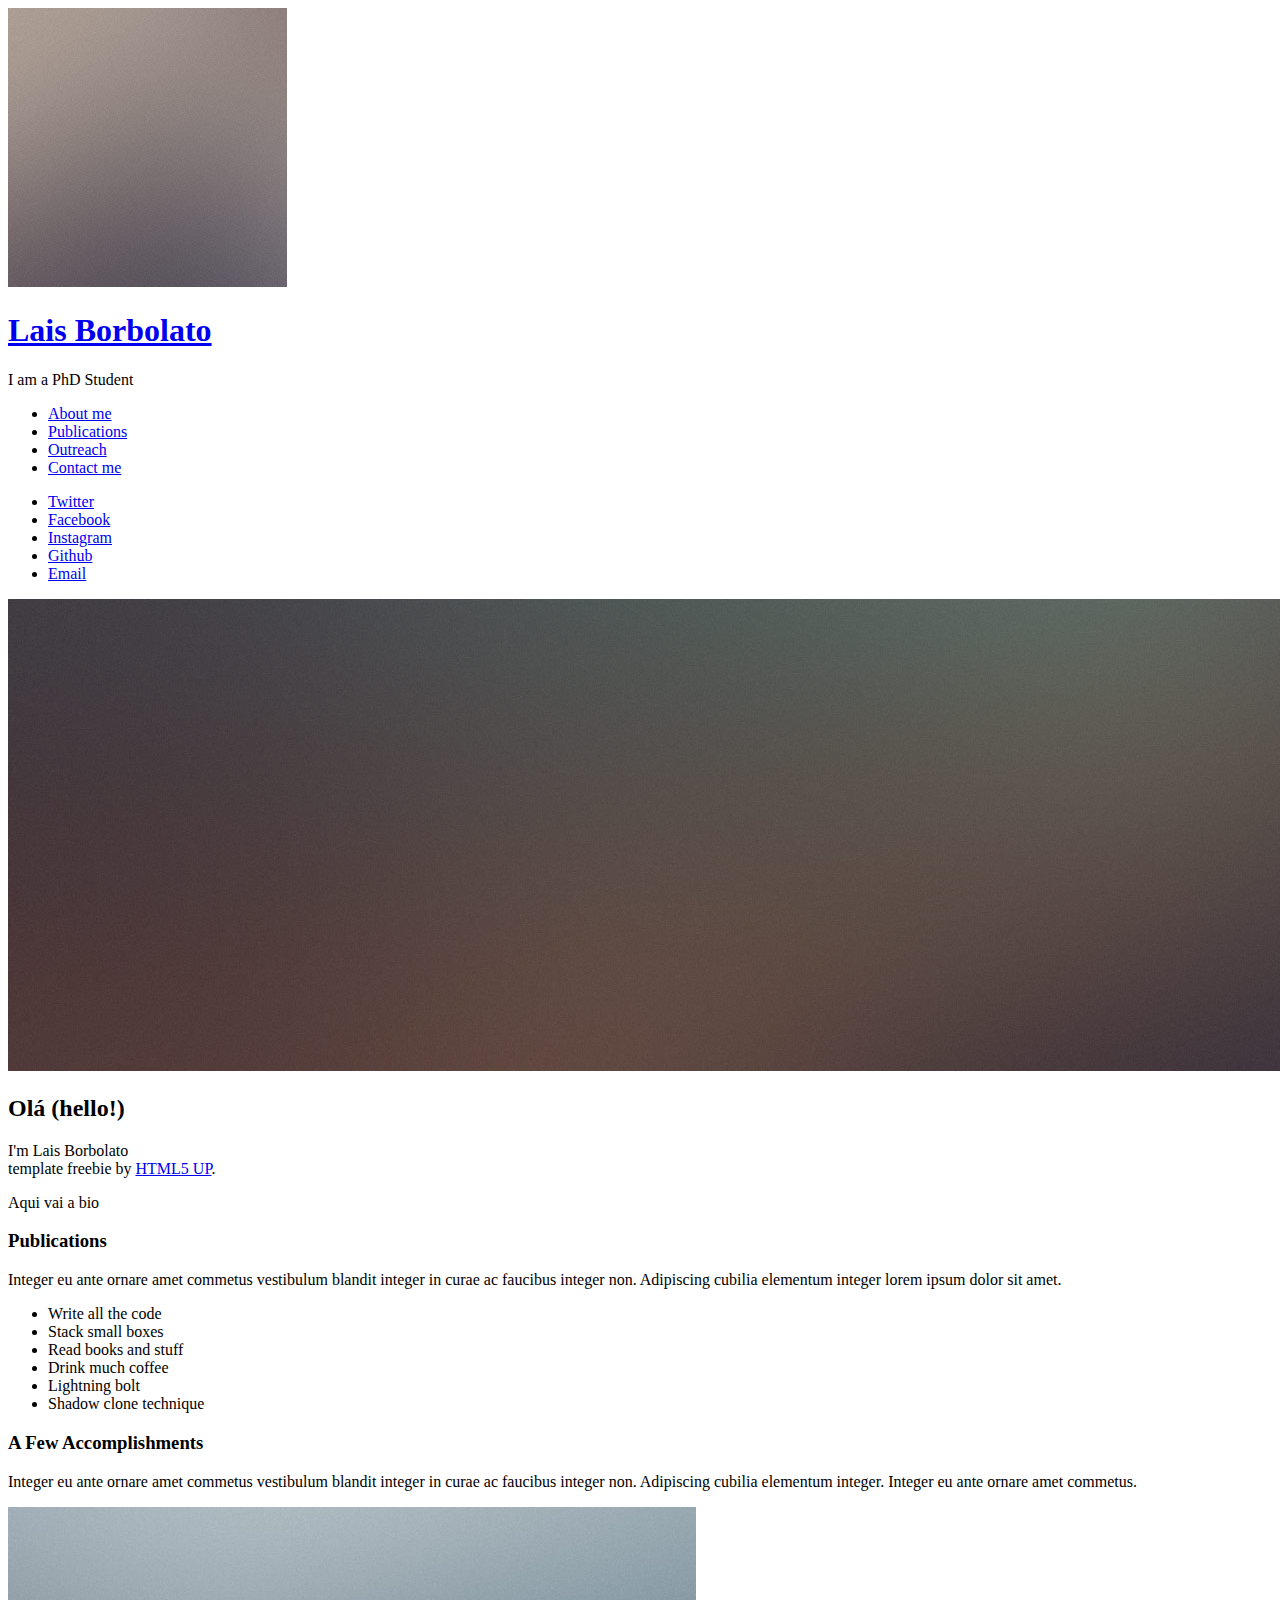
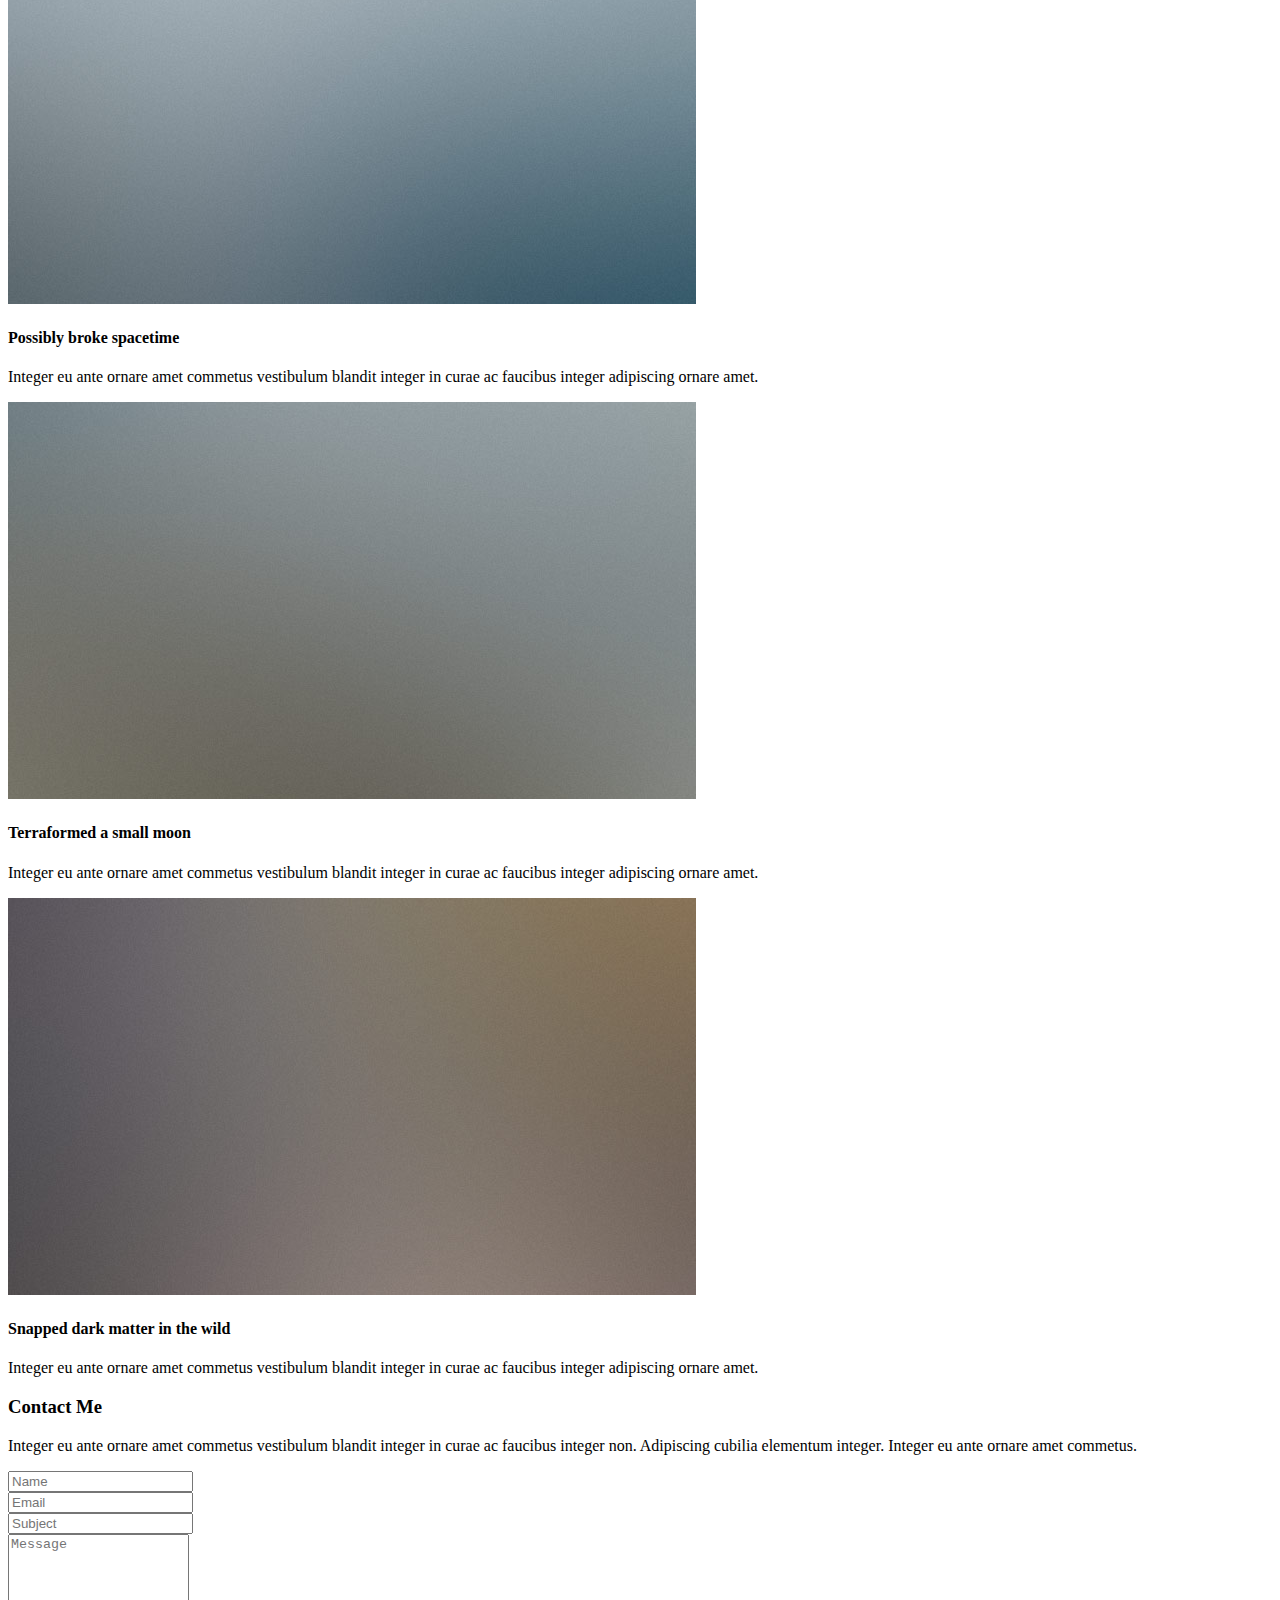
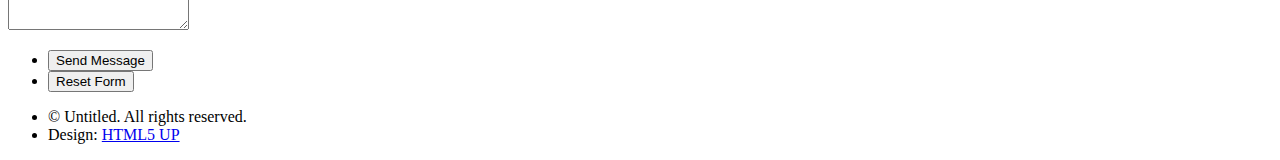
==== index.html @ 0735140a "Update index.html" ====
<!DOCTYPE HTML>
<!--
	Read Only by HTML5 UP
	html5up.net | @ajlkn
	Free for personal and commercial use under the CCA 3.0 license (html5up.net/license)
-->
<html>
	<head>
		<title>Read Only by HTML5 UP</title>
		<meta charset="utf-8" />
		<meta name="viewport" content="width=device-width, initial-scale=1, user-scalable=no" />
		<link rel="stylesheet" href="assets/css/main.css" />
	</head>
	<body class="is-preload">

		<!-- Header -->
			<section id="header">
				<header>
					<span class="image avatar"><img src="images/avatar.jpg" alt="" /></span>
					<h1 id="logo"><a href="#">Lais Borbolato</a></h1>
					<p>I am a PhD Student </p>
				</header>
				<nav id="nav">
					<ul>
						<li><a href="#one" class="active">About me</a></li>
						<li><a href="#two">Publications</a></li>
						<li><a href="#three">Outreach</a></li>
						<li><a href="#four">Contact me</a></li>
					</ul>
				</nav>
				<footer>
					<ul class="icons">
						<li><a href="#" class="icon brands fa-twitter"><span class="label">Twitter</span></a></li>
						<li><a href="#" class="icon brands fa-facebook-f"><span class="label">Facebook</span></a></li>
						<li><a href="#" class="icon brands fa-instagram"><span class="label">Instagram</span></a></li>
						<li><a href="#" class="icon brands fa-github"><span class="label">Github</span></a></li>
						<li><a href="#" class="icon solid fa-envelope"><span class="label">Email</span></a></li>
					</ul>
				</footer>
			</section>

		<!-- Wrapper -->
			<div id="wrapper">

				<!-- Main -->
					<div id="main">

						<!-- One -->
							<section id="one">
								<div class="image main" data-position="center">
									<img src="images/banner.jpg" alt="" />
								</div>
								<div class="container">
									<header class="major">
										<h2>Olá (hello!)</h2>
										<p>I'm Lais Borbolato<br />
										template freebie by <a href="http://html5up.net">HTML5 UP</a>.</p>
									</header>
									<p>Aqui vai a bio</p>
								</div>
							</section>

						<!-- Two -->
							<section id="two">
								<div class="container">
									<h3>Publications</h3>
									<p>Integer eu ante ornare amet commetus vestibulum blandit integer in curae ac faucibus integer non. Adipiscing cubilia elementum integer lorem ipsum dolor sit amet.</p>
									<ul class="feature-icons">
										<li class="icon solid fa-code">Write all the code</li>
										<li class="icon solid fa-cubes">Stack small boxes</li>
										<li class="icon solid fa-book">Read books and stuff</li>
										<li class="icon solid fa-coffee">Drink much coffee</li>
										<li class="icon solid fa-bolt">Lightning bolt</li>
										<li class="icon solid fa-users">Shadow clone technique</li>
									</ul>
								</div>
							</section>

						<!-- Three -->
							<section id="three">
								<div class="container">
									<h3>A Few Accomplishments</h3>
									<p>Integer eu ante ornare amet commetus vestibulum blandit integer in curae ac faucibus integer non. Adipiscing cubilia elementum integer. Integer eu ante ornare amet commetus.</p>
									<div class="features">
										<article>
											<a href="#" class="image"><img src="images/pic01.jpg" alt="" /></a>
											<div class="inner">
												<h4>Possibly broke spacetime</h4>
												<p>Integer eu ante ornare amet commetus vestibulum blandit integer in curae ac faucibus integer adipiscing ornare amet.</p>
											</div>
										</article>
										<article>
											<a href="#" class="image"><img src="images/pic02.jpg" alt="" /></a>
											<div class="inner">
												<h4>Terraformed a small moon</h4>
												<p>Integer eu ante ornare amet commetus vestibulum blandit integer in curae ac faucibus integer adipiscing ornare amet.</p>
											</div>
										</article>
										<article>
											<a href="#" class="image"><img src="images/pic03.jpg" alt="" /></a>
											<div class="inner">
												<h4>Snapped dark matter in the wild</h4>
												<p>Integer eu ante ornare amet commetus vestibulum blandit integer in curae ac faucibus integer adipiscing ornare amet.</p>
											</div>
										</article>
									</div>
								</div>
							</section>

						<!-- Four -->
							<section id="four">
								<div class="container">
									<h3>Contact Me</h3>
									<p>Integer eu ante ornare amet commetus vestibulum blandit integer in curae ac faucibus integer non. Adipiscing cubilia elementum integer. Integer eu ante ornare amet commetus.</p>
									<form method="post" action="#">
										<div class="row gtr-uniform">
											<div class="col-6 col-12-xsmall"><input type="text" name="name" id="name" placeholder="Name" /></div>
											<div class="col-6 col-12-xsmall"><input type="email" name="email" id="email" placeholder="Email" /></div>
											<div class="col-12"><input type="text" name="subject" id="subject" placeholder="Subject" /></div>
											<div class="col-12"><textarea name="message" id="message" placeholder="Message" rows="6"></textarea></div>
											<div class="col-12">
												<ul class="actions">
													<li><input type="submit" class="primary" value="Send Message" /></li>
													<li><input type="reset" value="Reset Form" /></li>
												</ul>
											</div>
										</div>
									</form>
								</div>
							</section>

						<!-- Five -->
						<!--
							<section id="five">
								<div class="container">
									<h3>Elements</h3>

									<section>
										<h4>Text</h4>
										<p>This is <b>bold</b> and this is <strong>strong</strong>. This is <i>italic</i> and this is <em>emphasized</em>.
										This is <sup>superscript</sup> text and this is <sub>subscript</sub> text.
										This is <u>underlined</u> and this is code: <code>for (;;) { ... }</code>. Finally, <a href="#">this is a link</a>.</p>
										<hr />
										<header>
											<h4>Heading with a Subtitle</h4>
											<p>Lorem ipsum dolor sit amet nullam id egestas urna aliquam</p>
										</header>
										<p>Nunc lacinia ante nunc ac lobortis. Interdum adipiscing gravida odio porttitor sem non mi integer non faucibus ornare mi ut ante amet placerat aliquet. Volutpat eu sed ante lacinia sapien lorem accumsan varius montes viverra nibh in adipiscing blandit tempus accumsan.</p>
										<header>
											<h5>Heading with a Subtitle</h5>
											<p>Lorem ipsum dolor sit amet nullam id egestas urna aliquam</p>
										</header>
										<p>Nunc lacinia ante nunc ac lobortis. Interdum adipiscing gravida odio porttitor sem non mi integer non faucibus ornare mi ut ante amet placerat aliquet. Volutpat eu sed ante lacinia sapien lorem accumsan varius montes viverra nibh in adipiscing blandit tempus accumsan.</p>
										<hr />
										<h2>Heading Level 2</h2>
										<h3>Heading Level 3</h3>
										<h4>Heading Level 4</h4>
										<h5>Heading Level 5</h5>
										<h6>Heading Level 6</h6>
										<hr />
										<h5>Blockquote</h5>
										<blockquote>Fringilla nisl. Donec accumsan interdum nisi, quis tincidunt felis sagittis eget tempus euismod. Vestibulum ante ipsum primis in faucibus vestibulum. Blandit adipiscing eu felis iaculis volutpat ac adipiscing accumsan faucibus. Vestibulum ante ipsum primis in faucibus lorem ipsum dolor sit amet nullam adipiscing eu felis.</blockquote>
										<h5>Preformatted</h5>
										<pre><code>i = 0;

while (!deck.isInOrder()) {
    print 'Iteration ' + i;
    deck.shuffle();
    i++;
}

print 'It took ' + i + ' iterations to sort the deck.';</code></pre>
									</section>

									<section>
										<h4>Lists</h4>
										<div class="row">
											<div class="col-6 col-12-xsmall">
												<h5>Unordered</h5>
												<ul>
													<li>Dolor pulvinar etiam magna etiam.</li>
													<li>Sagittis adipiscing lorem eleifend.</li>
													<li>Felis enim feugiat dolore viverra.</li>
												</ul>
												<h5>Alternate</h5>
												<ul class="alt">
													<li>Dolor pulvinar etiam magna etiam.</li>
													<li>Sagittis adipiscing lorem eleifend.</li>
													<li>Felis enim feugiat dolore viverra.</li>
												</ul>
											</div>
											<div class="col-6 col-12-xsmall">
												<h5>Ordered</h5>
												<ol>
													<li>Dolor pulvinar etiam magna etiam.</li>
													<li>Etiam vel felis at lorem sed viverra.</li>
													<li>Felis enim feugiat dolore viverra.</li>
													<li>Dolor pulvinar etiam magna etiam.</li>
													<li>Etiam vel felis at lorem sed viverra.</li>
													<li>Felis enim feugiat dolore viverra.</li>
												</ol>
												<h5>Icons</h5>
												<ul class="icons">
													<li><a href="#" class="icon brands fa-twitter"><span class="label">Twitter</span></a></li>
													<li><a href="#" class="icon brands fa-facebook-f"><span class="label">Facebook</span></a></li>
													<li><a href="#" class="icon brands fa-instagram"><span class="label">Instagram</span></a></li>
													<li><a href="#" class="icon brands fa-github"><span class="label">Github</span></a></li>
													<li><a href="#" class="icon brands fa-dribbble"><span class="label">Dribbble</span></a></li>
													<li><a href="#" class="icon brands fa-tumblr"><span class="label">Tumblr</span></a></li>
												</ul>
											</div>
										</div>
										<h5>Actions</h5>
										<ul class="actions">
											<li><a href="#" class="button primary">Default</a></li>
											<li><a href="#" class="button">Default</a></li>
											<li><a href="#" class="button alt">Default</a></li>
										</ul>
										<ul class="actions small">
											<li><a href="#" class="button primary small">Small</a></li>
											<li><a href="#" class="button small">Small</a></li>
											<li><a href="#" class="button alt small">Small</a></li>
										</ul>
										<div class="row">
											<div class="col-3 col-6-medium col-12-xsmall">
												<ul class="actions stacked">
													<li><a href="#" class="button primary">Default</a></li>
													<li><a href="#" class="button">Default</a></li>
													<li><a href="#" class="button alt">Default</a></li>
												</ul>
											</div>
											<div class="col-3 col-6 col-12-xsmall">
												<ul class="actions stacked">
													<li><a href="#" class="button primary small">Small</a></li>
													<li><a href="#" class="button small">Small</a></li>
													<li><a href="#" class="button alt small">Small</a></li>
												</ul>
											</div>
											<div class="col-3 col-6-medium col-12-xsmall">
												<ul class="actions stacked">
													<li><a href="#" class="button primary fit">Default</a></li>
													<li><a href="#" class="button fit">Default</a></li>
													<li><a href="#" class="button alt fit">Default</a></li>
												</ul>
											</div>
											<div class="col-3 col-6-medium col-12-xsmall">
												<ul class="actions stacked">
													<li><a href="#" class="button primary small fit">Small</a></li>
													<li><a href="#" class="button small fit">Small</a></li>
													<li><a href="#" class="button alt small fit">Small</a></li>
												</ul>
											</div>
										</div>
									</section>

									<section>
										<h4>Table</h4>
										<h5>Default</h5>
										<div class="table-wrapper">
											<table>
												<thead>
													<tr>
														<th>Name</th>
														<th>Description</th>
														<th>Price</th>
													</tr>
												</thead>
												<tbody>
													<tr>
														<td>Item One</td>
														<td>Ante turpis integer aliquet porttitor.</td>
														<td>29.99</td>
													</tr>
													<tr>
														<td>Item Two</td>
														<td>Vis ac commodo adipiscing arcu aliquet.</td>
														<td>19.99</td>
													</tr>
													<tr>
														<td>Item Three</td>
														<td> Morbi faucibus arcu accumsan lorem.</td>
														<td>29.99</td>
													</tr>
													<tr>
														<td>Item Four</td>
														<td>Vitae integer tempus condimentum.</td>
														<td>19.99</td>
													</tr>
													<tr>
														<td>Item Five</td>
														<td>Ante turpis integer aliquet porttitor.</td>
														<td>29.99</td>
													</tr>
												</tbody>
												<tfoot>
													<tr>
														<td colspan="2"></td>
														<td>100.00</td>
													</tr>
												</tfoot>
											</table>
										</div>

										<h5>Alternate</h5>
										<div class="table-wrapper">
											<table class="alt">
												<thead>
													<tr>
														<th>Name</th>
														<th>Description</th>
														<th>Price</th>
													</tr>
												</thead>
												<tbody>
													<tr>
														<td>Item One</td>
														<td>Ante turpis integer aliquet porttitor.</td>
														<td>29.99</td>
													</tr>
													<tr>
														<td>Item Two</td>
														<td>Vis ac commodo adipiscing arcu aliquet.</td>
														<td>19.99</td>
													</tr>
													<tr>
														<td>Item Three</td>
														<td> Morbi faucibus arcu accumsan lorem.</td>
														<td>29.99</td>
													</tr>
													<tr>
														<td>Item Four</td>
														<td>Vitae integer tempus condimentum.</td>
														<td>19.99</td>
													</tr>
													<tr>
														<td>Item Five</td>
														<td>Ante turpis integer aliquet porttitor.</td>
														<td>29.99</td>
													</tr>
												</tbody>
												<tfoot>
													<tr>
														<td colspan="2"></td>
														<td>100.00</td>
													</tr>
												</tfoot>
											</table>
										</div>
									</section>

									<section>
										<h4>Buttons</h4>
										<ul class="actions">
											<li><a href="#" class="button primary">Primary</a></li>
											<li><a href="#" class="button">Default</a></li>
											<li><a href="#" class="button alt">Alternate</a></li>
										</ul>
										<ul class="actions">
											<li><a href="#" class="button primary large">Large</a></li>
											<li><a href="#" class="button">Default</a></li>
											<li><a href="#" class="button alt small">Small</a></li>
										</ul>
										<ul class="actions fit">
											<li><a href="#" class="button primary fit">Fit</a></li>
											<li><a href="#" class="button fit">Fit</a></li>
											<li><a href="#" class="button alt fit">Fit</a></li>
										</ul>
										<ul class="actions fit small">
											<li><a href="#" class="button primary fit small">Fit + Small</a></li>
											<li><a href="#" class="button fit small">Fit + Small</a></li>
											<li><a href="#" class="button alt fit small">Fit + Small</a></li>
										</ul>
										<ul class="actions">
											<li><a href="#" class="button primary icon solid fa-download">Icon</a></li>
											<li><a href="#" class="button icon solid fa-download">Icon</a></li>
											<li><a href="#" class="button alt icon solid fa-check">Icon</a></li>
										</ul>
										<ul class="actions">
											<li><span class="button primary disabled">Primary</span></li>
											<li><span class="button disabled">Default</span></li>
											<li><span class="button alt disabled">Alternate</span></li>
										</ul>
									</section>

									<section>
										<h4>Form</h4>
										<form method="post" action="#">
											<div class="row gtr-uniform">
												<div class="col-6 col-12-xsmall">
													<input type="text" name="demo-name" id="demo-name" value="" placeholder="Name" />
												</div>
												<div class="col-6 col-12-xsmall">
													<input type="email" name="demo-email" id="demo-email" value="" placeholder="Email" />
												</div>
												<div class="col-12">
													<select name="demo-category" id="demo-category">
														<option value="">- Category -</option>
														<option value="1">Manufacturing</option>
														<option value="1">Shipping</option>
														<option value="1">Administration</option>
														<option value="1">Human Resources</option>
													</select>
												</div>
												<div class="col-4 col-12-medium">
													<input type="radio" id="demo-priority-low" name="demo-priority" checked>
													<label for="demo-priority-low">Low Priority</label>
												</div>
												<div class="col-4 col-12-medium">
													<input type="radio" id="demo-priority-normal" name="demo-priority">
													<label for="demo-priority-normal">Normal Priority</label>
												</div>
												<div class="col-4 col-12-medium">
													<input type="radio" id="demo-priority-high" name="demo-priority">
													<label for="demo-priority-high">High Priority</label>
												</div>
												<div class="col-6 col-12-medium">
													<input type="checkbox" id="demo-copy" name="demo-copy">
													<label for="demo-copy">Email me a copy of this message</label>
												</div>
												<div class="col-6 col-12-medium">
													<input type="checkbox" id="demo-human" name="demo-human" checked>
													<label for="demo-human">I am a human and not a robot</label>
												</div>
												<div class="col-12">
													<textarea name="demo-message" id="demo-message" placeholder="Enter your message" rows="6"></textarea>
												</div>
												<div class="col-12">
													<ul class="actions">
														<li><input type="submit" value="Send Message" /></li>
														<li><input type="reset" value="Reset" class="alt" /></li>
													</ul>
												</div>
											</div>
										</form>
									</section>

									<section>
										<h4>Image</h4>
										<h5>Fit</h5>
										<span class="image fit"><img src="images/banner.jpg" alt="" /></span>
										<div class="box alt">
											<div class="row gtr-50 gtr-uniform">
												<div class="col-4"><span class="image fit"><img src="images/pic01.jpg" alt="" /></span></div>
												<div class="col-4"><span class="image fit"><img src="images/pic02.jpg" alt="" /></span></div>
												<div class="col-4"><span class="image fit"><img src="images/pic03.jpg" alt="" /></span></div>
												<div class="col-4"><span class="image fit"><img src="images/pic02.jpg" alt="" /></span></div>
												<div class="col-4"><span class="image fit"><img src="images/pic03.jpg" alt="" /></span></div>
												<div class="col-4"><span class="image fit"><img src="images/pic01.jpg" alt="" /></span></div>
												<div class="col-4"><span class="image fit"><img src="images/pic03.jpg" alt="" /></span></div>
												<div class="col-4"><span class="image fit"><img src="images/pic01.jpg" alt="" /></span></div>
												<div class="col-4"><span class="image fit"><img src="images/pic02.jpg" alt="" /></span></div>
											</div>
										</div>
										<h5>Left &amp; Right</h5>
										<p><span class="image left"><img src="images/avatar.jpg" alt="" /></span>Fringilla nisl. Donec accumsan interdum nisi, quis tincidunt felis sagittis eget. tempus euismod. Vestibulum ante ipsum primis in faucibus vestibulum. Blandit adipiscing eu felis iaculis volutpat ac adipiscing accumsan eu faucibus. Integer ac pellentesque praesent tincidunt felis sagittis eget. tempus euismod. Vestibulum ante ipsum primis in faucibus vestibulum. Blandit adipiscing eu felis iaculis volutpat ac adipiscing accumsan eu faucibus. Integer ac pellentesque praesent. Donec accumsan interdum nisi, quis tincidunt felis sagittis eget. tempus euismod. Vestibulum ante ipsum primis in faucibus vestibulum. Blandit adipiscing eu felis iaculis volutpat ac adipiscing accumsan eu faucibus. Integer ac pellentesque praesent tincidunt felis sagittis eget. tempus euismod. Vestibulum ante ipsum primis in faucibus vestibulum. Blandit adipiscing eu felis iaculis volutpat ac adipiscing accumsan eu faucibus. Integer ac pellentesque praesent.</p>
										<p><span class="image right"><img src="images/avatar.jpg" alt="" /></span>Fringilla nisl. Donec accumsan interdum nisi, quis tincidunt felis sagittis eget. tempus euismod. Vestibulum ante ipsum primis in faucibus vestibulum. Blandit adipiscing eu felis iaculis volutpat ac adipiscing accumsan eu faucibus. Integer ac pellentesque praesent tincidunt felis sagittis eget. tempus euismod. Vestibulum ante ipsum primis in faucibus vestibulum. Blandit adipiscing eu felis iaculis volutpat ac adipiscing accumsan eu faucibus. Integer ac pellentesque praesent. Donec accumsan interdum nisi, quis tincidunt felis sagittis eget. tempus euismod. Vestibulum ante ipsum primis in faucibus vestibulum. Blandit adipiscing eu felis iaculis volutpat ac adipiscing accumsan eu faucibus. Integer ac pellentesque praesent tincidunt felis sagittis eget. tempus euismod. Vestibulum ante ipsum primis in faucibus vestibulum. Blandit adipiscing eu felis iaculis volutpat ac adipiscing accumsan eu faucibus. Integer ac pellentesque praesent.</p>
									</section>

								</div>
							</section>
						-->

					</div>

				<!-- Footer -->
					<section id="footer">
						<div class="container">
							<ul class="copyright">
								<li>&copy; Untitled. All rights reserved.</li><li>Design: <a href="http://html5up.net">HTML5 UP</a></li>
							</ul>
						</div>
					</section>

			</div>

		<!-- Scripts -->
			<script src="assets/js/jquery.min.js"></script>
			<script src="assets/js/jquery.scrollex.min.js"></script>
			<script src="assets/js/jquery.scrolly.min.js"></script>
			<script src="assets/js/browser.min.js"></script>
			<script src="assets/js/breakpoints.min.js"></script>
			<script src="assets/js/util.js"></script>
			<script src="assets/js/main.js"></script>

	</body>
</html>
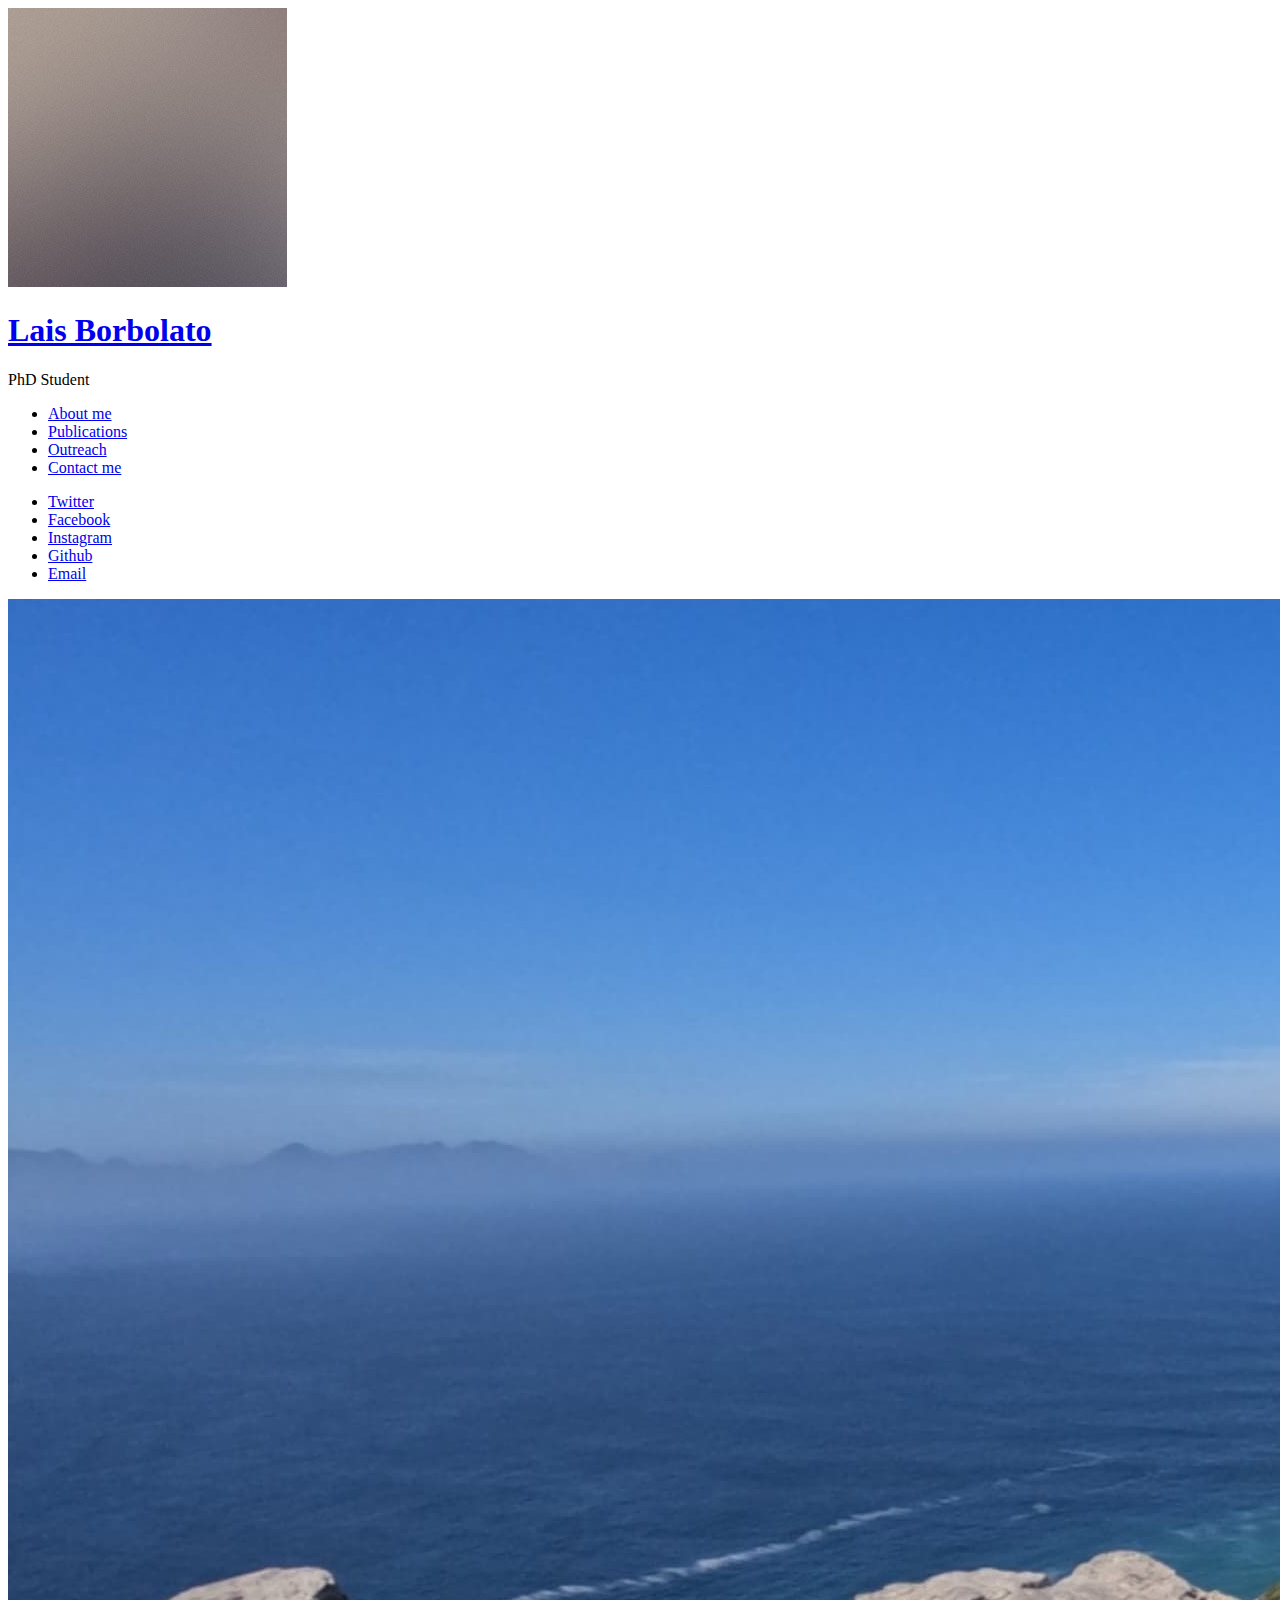
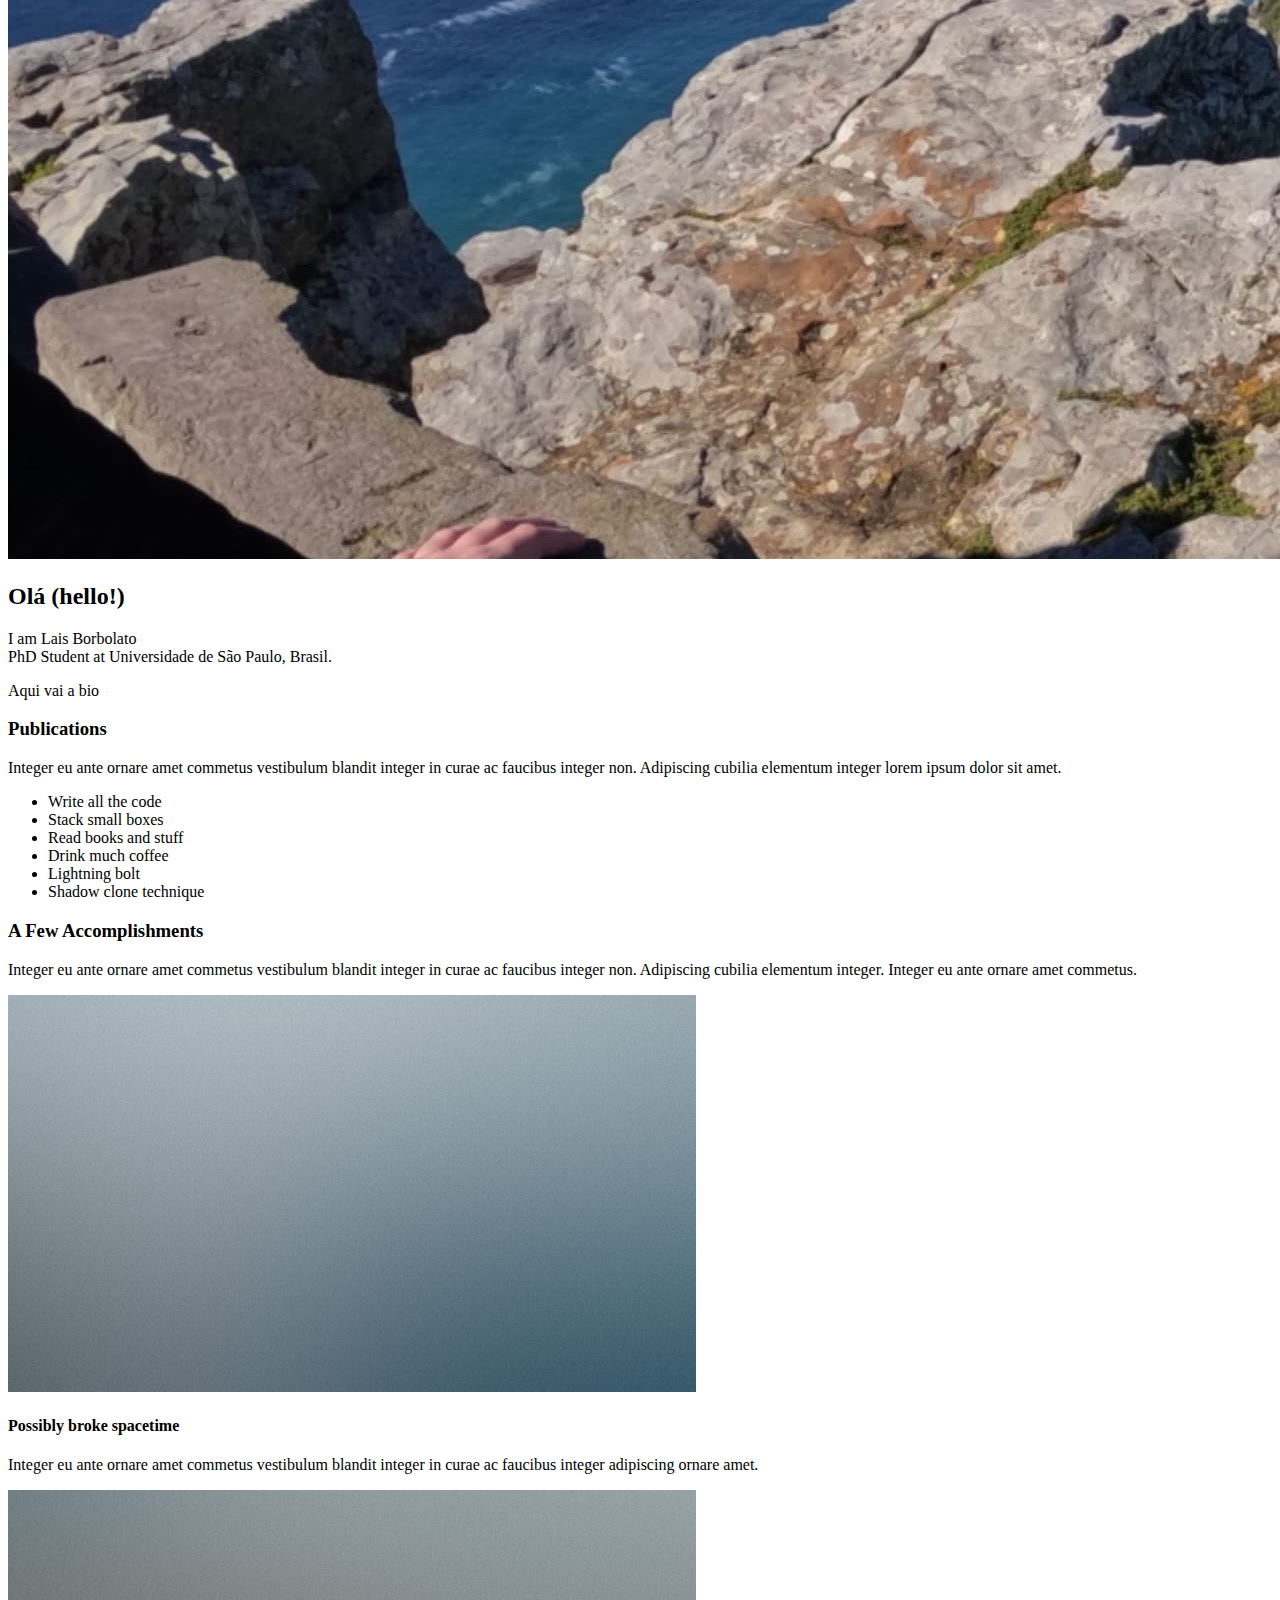
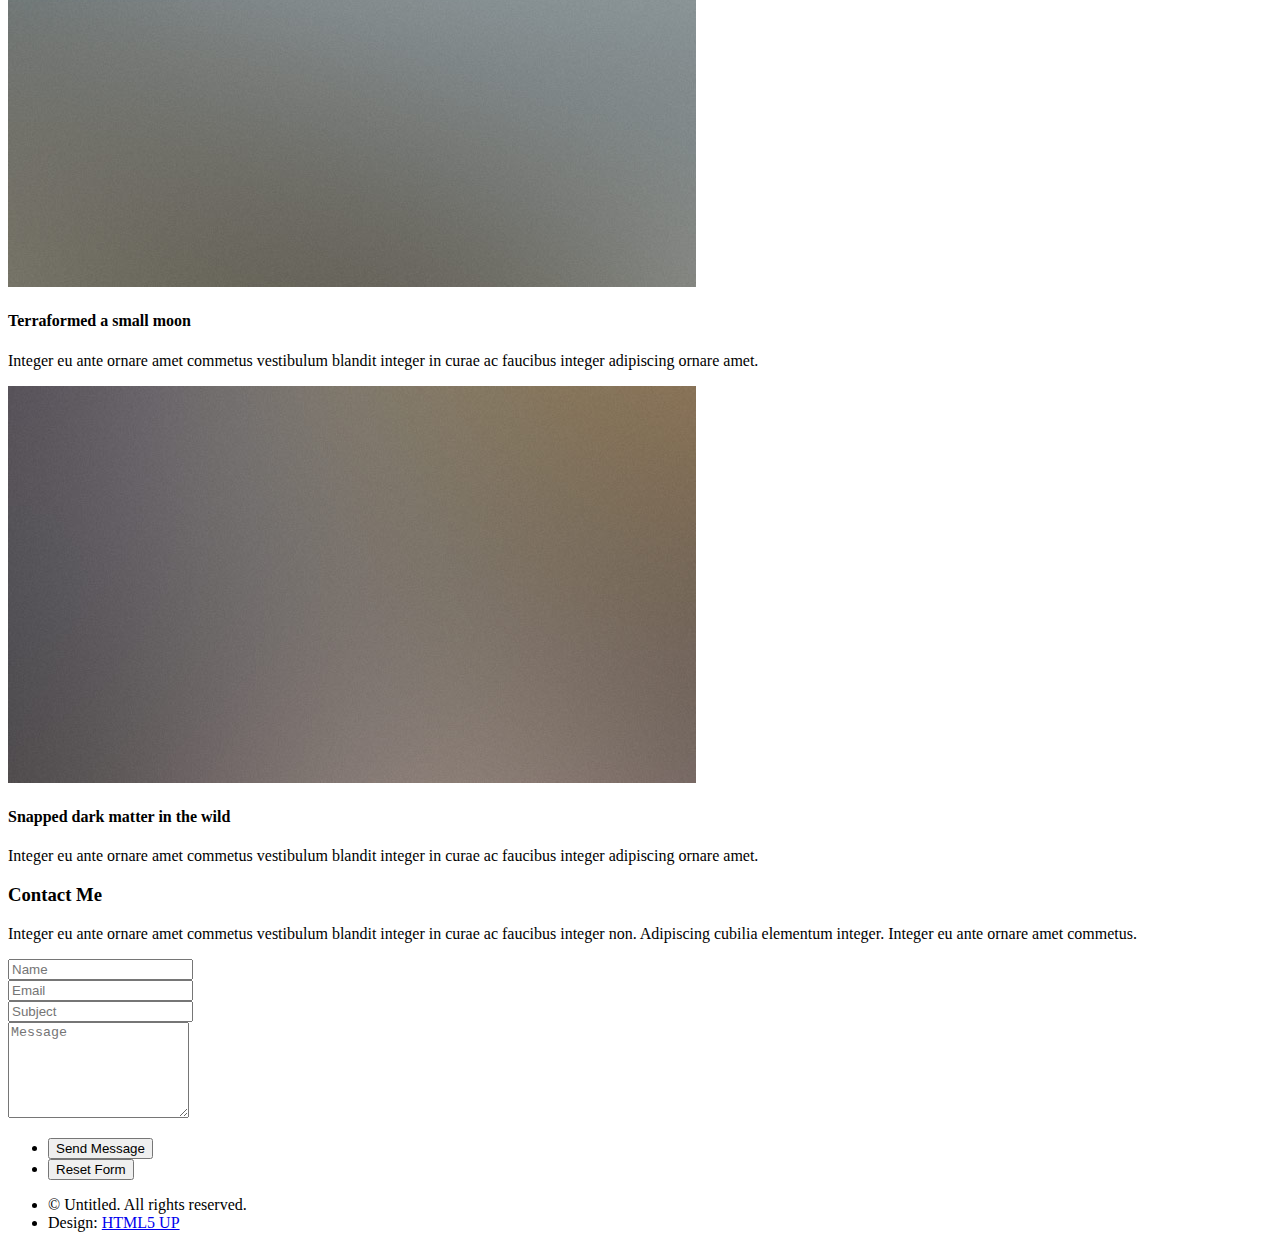
==== commit a40dd10f: "Update index.html" ====
--- a/index.html
+++ b/index.html
@@ -18,7 +18,7 @@
 				<header>
 					<span class="image avatar"><img src="images/avatar.jpg" alt="" /></span>
 					<h1 id="logo"><a href="#">Lais Borbolato</a></h1>
-					<p>I am a PhD Student </p>
+					<p>PhD Student </p>
 				</header>
 				<nav id="nav">
 					<ul>
@@ -53,8 +53,8 @@
 								<div class="container">
 									<header class="major">
 										<h2>Olá (hello!)</h2>
-										<p>I'm Lais Borbolato<br />
-										template freebie by <a href="http://html5up.net">HTML5 UP</a>.</p>
+										<p>I am Lais Borbolato<br />
+										PhD Student at Universidade de São Paulo, Brasil.</p>
 									</header>
 									<p>Aqui vai a bio</p>
 								</div>
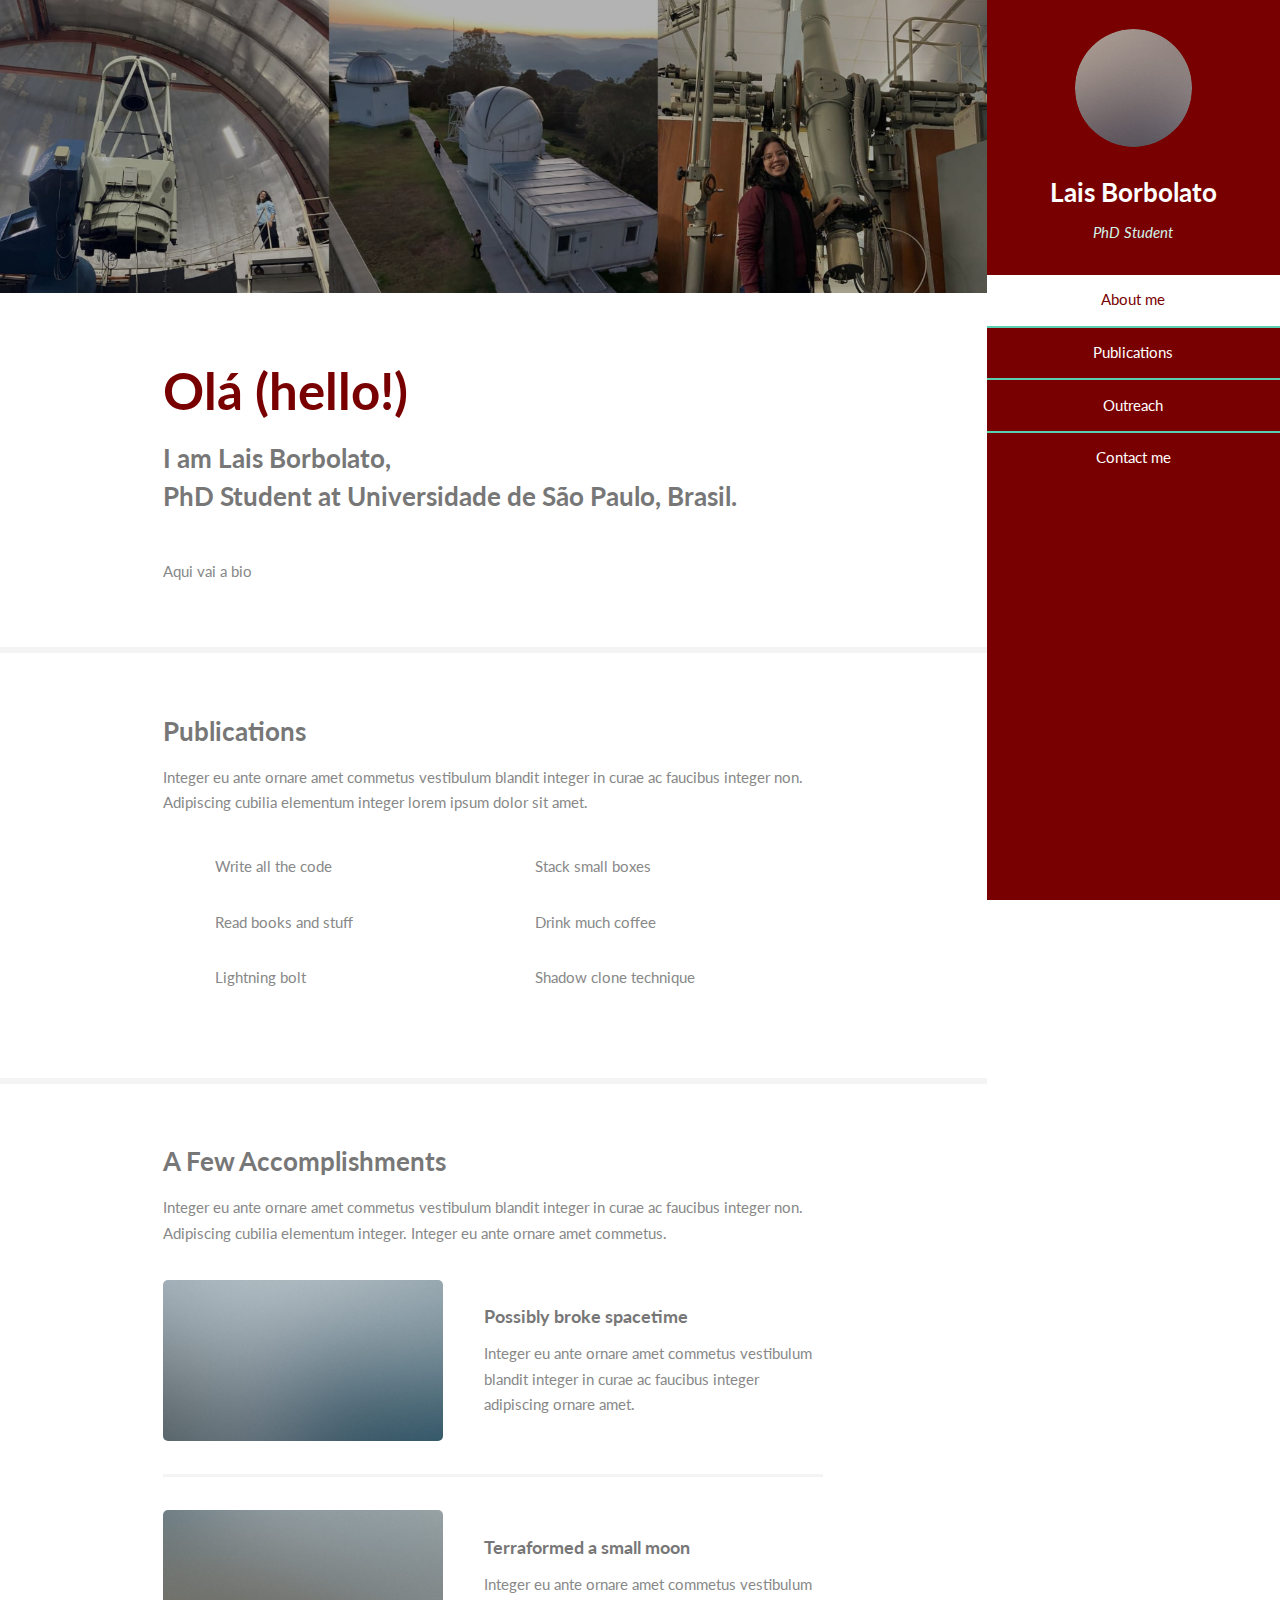
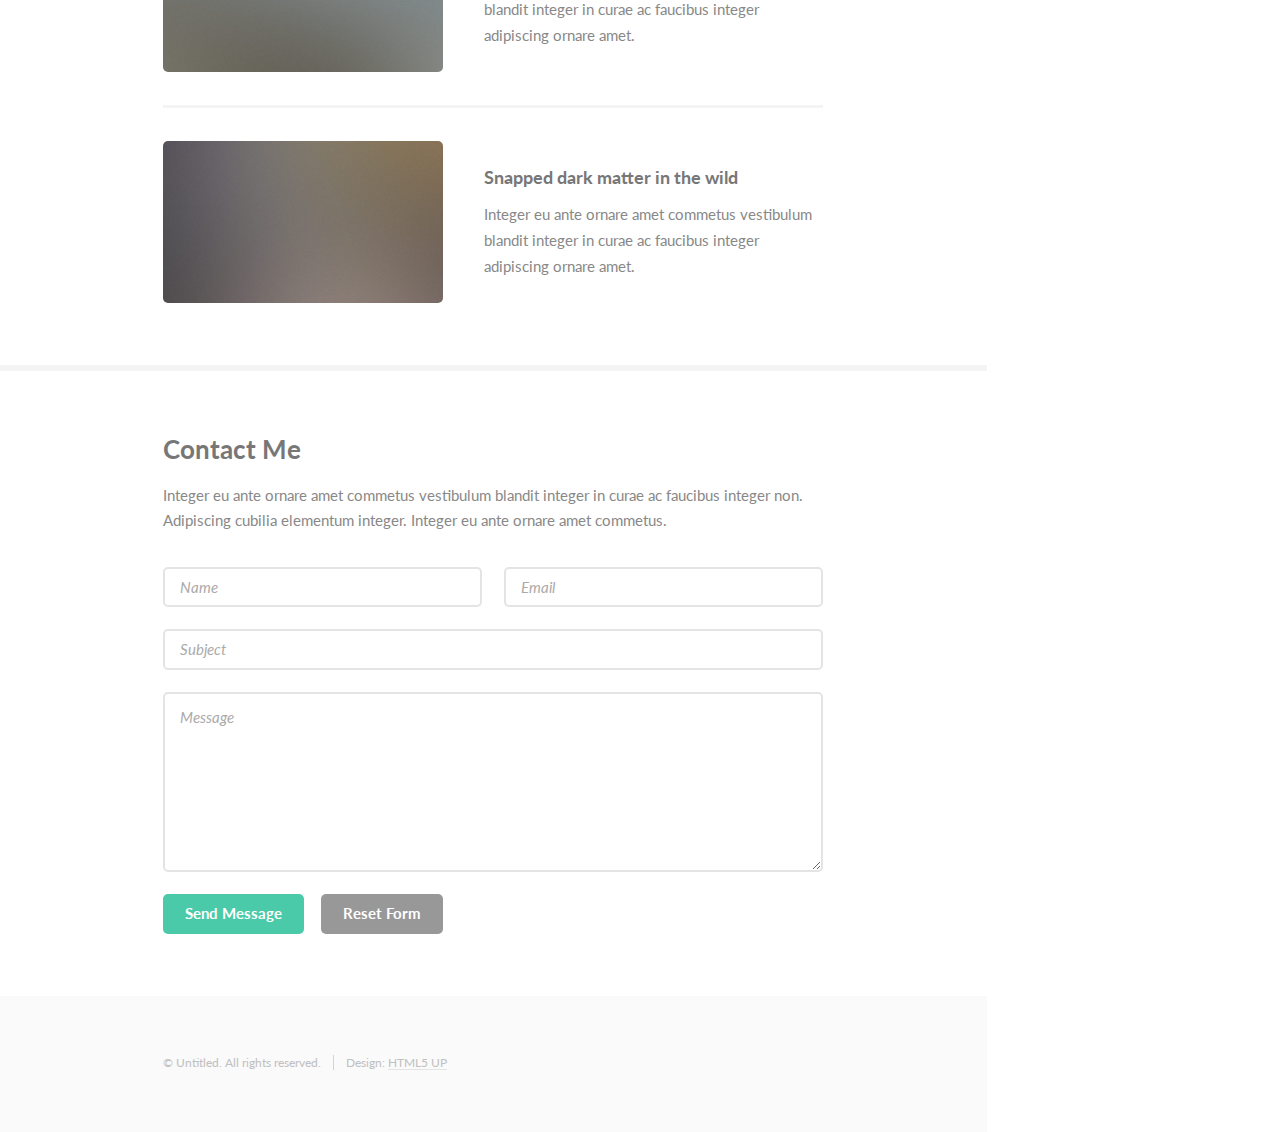
==== commit dbb2563a: "Update index.html" ====
--- a/index.html
+++ b/index.html
@@ -48,12 +48,12 @@
 						<!-- One -->
 							<section id="one">
 								<div class="image main" data-position="center">
-									<img src="images/banner.jpg" alt="" />
+									<img src="images/Colagem_2.jpeg" alt="" />
 								</div>
 								<div class="container">
 									<header class="major">
 										<h2>Olá (hello!)</h2>
-										<p>I am Lais Borbolato<br />
+										<p>I am Lais Borbolato,<br />
 										PhD Student at Universidade de São Paulo, Brasil.</p>
 									</header>
 									<p>Aqui vai a bio</p>
--- a/assets/css/main.css
+++ b/assets/css/main.css
@@ -0,0 +1,3316 @@
+@import url("fontawesome-all.min.css");
+@import url("https://fonts.googleapis.com/css?family=Lato:400,400italic,700,700italic|Source+Code+Pro:400");
+
+/*
+	Read Only by HTML5 UP
+	html5up.net | @ajlkn
+	Free for personal and commercial use under the CCA 3.0 license (html5up.net/license)
+*/
+
+html, body, div, span, applet, object,
+iframe, h1, h2, h3, h4, h5, h6, p, blockquote,
+pre, a, abbr, acronym, address, big, cite,
+code, del, dfn, em, img, ins, kbd, q, s, samp,
+small, strike, strong, sub, sup, tt, var, b,
+u, i, center, dl, dt, dd, ol, ul, li, fieldset,
+form, label, legend, table, caption, tbody,
+tfoot, thead, tr, th, td, article, aside,
+canvas, details, embed, figure, figcaption,
+footer, header, hgroup, menu, nav, output, ruby,
+section, summary, time, mark, audio, video {
+	margin: 0;
+	padding: 0;
+	border: 0;
+	font-size: 100%;
+	font: inherit;
+	vertical-align: baseline;}
+
+article, aside, details, figcaption, figure,
+footer, header, hgroup, menu, nav, section {
+	display: block;}
+
+body {
+	line-height: 1;
+}
+
+ol, ul {
+	list-style: none;
+}
+
+blockquote, q {
+	quotes: none;
+}
+
+	blockquote:before, blockquote:after, q:before, q:after {
+		content: '';
+		content: none;
+	}
+
+table {
+	border-collapse: collapse;
+	border-spacing: 0;
+}
+
+body {
+	-webkit-text-size-adjust: none;
+}
+
+mark {
+	background-color: transparent;
+	color: inherit;
+}
+
+input::-moz-focus-inner {
+	border: 0;
+	padding: 0;
+}
+
+input, select, textarea {
+	-moz-appearance: none;
+	-webkit-appearance: none;
+	-ms-appearance: none;
+	appearance: none;
+}
+
+/* Basic */
+
+	html {
+		box-sizing: border-box;
+	}
+
+	*, *:before, *:after {
+		box-sizing: inherit;
+	}
+
+	body {
+		background: #fff;
+	}
+
+		body.is-preload *, body.is-preload *:before, body.is-preload *:after {
+			-moz-animation: none !important;
+			-webkit-animation: none !important;
+			-ms-animation: none !important;
+			animation: none !important;
+			-moz-transition: none !important;
+			-webkit-transition: none !important;
+			-ms-transition: none !important;
+			transition: none !important;
+		}
+
+	body, input, select, textarea {
+		color: #888;
+		font-family: "Lato", sans-serif;
+		font-size: 16pt;
+		font-weight: 400;
+		line-height: 1.75em;
+	}
+
+	a {
+		-moz-transition: color 0.2s ease-in-out, border-color 0.2s ease-in-out;
+		-webkit-transition: color 0.2s ease-in-out, border-color 0.2s ease-in-out;
+		-ms-transition: color 0.2s ease-in-out, border-color 0.2s ease-in-out;
+		transition: color 0.2s ease-in-out, border-color 0.2s ease-in-out;
+		border-bottom: solid 1px #e4e4e4;
+		color: inherit;
+		text-decoration: none;
+	}
+
+		a:hover {
+			border-bottom-color: transparent;
+			color: #780000 !important;
+		}
+
+	strong, b {
+		color: #777;
+		font-weight: 700;
+	}
+
+	em, i {
+		font-style: italic;
+	}
+
+	p {
+		margin: 0 0 2.25em 0;
+	}
+
+	h1, h2, h3, h4, h5, h6 {
+		color: #777;
+		font-weight: 700;
+		line-height: 1em;
+		margin: 0 0 0.5625em 0;
+	}
+
+		h1 a, h2 a, h3 a, h4 a, h5 a, h6 a {
+			border: 0;
+			color: inherit;
+			text-decoration: none;
+		}
+
+	h2 {
+		font-size: 2em;
+		line-height: 1.5em;
+	}
+
+	h3 {
+		font-size: 1.75em;
+		line-height: 1.5em;
+	}
+
+	h4 {
+		font-size: 1.25em;
+		line-height: 1.5em;
+	}
+
+	h5 {
+		font-size: 0.9em;
+		line-height: 1.5em;
+	}
+
+	h6 {
+		font-size: 0.7em;
+		line-height: 1.5em;
+	}
+
+	sub {
+		font-size: 0.8em;
+		position: relative;
+		top: 0.5em;
+	}
+
+	sup {
+		font-size: 0.8em;
+		position: relative;
+		top: -0.5em;
+	}
+
+	hr {
+		border: 0;
+		border-bottom: solid 2px #f4f4f4;
+		margin: 2.25em 0;
+	}
+
+		hr.major {
+			margin: 3.375em 0;
+		}
+
+	blockquote {
+		border-left: solid 8px #e4e4e4;
+		font-style: italic;
+		margin: 0 0 2.25em 0;
+		padding: 0.5em 0 0.5em 2em;
+	}
+
+	code {
+		background: #555;
+		border-radius: 5px;
+		color: #fff;
+		font-family: "Source Code Pro", monospace;
+		font-size: 0.9em;
+		margin: 0 0.25em;
+		padding: 0.25em 0.65em;
+	}
+
+	pre {
+		font-family: "Source Code Pro", monospace;
+		font-size: 0.9em;
+		margin: 0 0 2.25em 0;
+	}
+
+		pre code {
+			-webkit-overflow-scrolling: touch;
+			display: block;
+			line-height: 1.5em;
+			overflow-x: auto;
+			padding: 1em 1.5em;
+		}
+
+	.align-left {
+		text-align: left;
+	}
+
+	.align-center {
+		text-align: center;
+	}
+
+	.align-right {
+		text-align: right;
+	}
+
+/* Row */
+
+	.row {
+		display: flex;
+		flex-wrap: wrap;
+		box-sizing: border-box;
+		align-items: stretch;
+	}
+
+		.row > * {
+			box-sizing: border-box;
+		}
+
+		.row.gtr-uniform > * > :last-child {
+			margin-bottom: 0;
+		}
+
+		.row.aln-left {
+			justify-content: flex-start;
+		}
+
+		.row.aln-center {
+			justify-content: center;
+		}
+
+		.row.aln-right {
+			justify-content: flex-end;
+		}
+
+		.row.aln-top {
+			align-items: flex-start;
+		}
+
+		.row.aln-middle {
+			align-items: center;
+		}
+
+		.row.aln-bottom {
+			align-items: flex-end;
+		}
+
+		.row > .imp {
+			order: -1;
+		}
+
+		.row > .col-1 {
+			width: 8.33333%;
+		}
+
+		.row > .off-1 {
+			margin-left: 8.33333%;
+		}
+
+		.row > .col-2 {
+			width: 16.66667%;
+		}
+
+		.row > .off-2 {
+			margin-left: 16.66667%;
+		}
+
+		.row > .col-3 {
+			width: 25%;
+		}
+
+		.row > .off-3 {
+			margin-left: 25%;
+		}
+
+		.row > .col-4 {
+			width: 33.33333%;
+		}
+
+		.row > .off-4 {
+			margin-left: 33.33333%;
+		}
+
+		.row > .col-5 {
+			width: 41.66667%;
+		}
+
+		.row > .off-5 {
+			margin-left: 41.66667%;
+		}
+
+		.row > .col-6 {
+			width: 50%;
+		}
+
+		.row > .off-6 {
+			margin-left: 50%;
+		}
+
+		.row > .col-7 {
+			width: 58.33333%;
+		}
+
+		.row > .off-7 {
+			margin-left: 58.33333%;
+		}
+
+		.row > .col-8 {
+			width: 66.66667%;
+		}
+
+		.row > .off-8 {
+			margin-left: 66.66667%;
+		}
+
+		.row > .col-9 {
+			width: 75%;
+		}
+
+		.row > .off-9 {
+			margin-left: 75%;
+		}
+
+		.row > .col-10 {
+			width: 83.33333%;
+		}
+
+		.row > .off-10 {
+			margin-left: 83.33333%;
+		}
+
+		.row > .col-11 {
+			width: 91.66667%;
+		}
+
+		.row > .off-11 {
+			margin-left: 91.66667%;
+		}
+
+		.row > .col-12 {
+			width: 100%;
+		}
+
+		.row > .off-12 {
+			margin-left: 100%;
+		}
+
+		.row.gtr-0 {
+			margin-top: 0;
+			margin-left: 0em;
+		}
+
+			.row.gtr-0 > * {
+				padding: 0 0 0 0em;
+			}
+
+			.row.gtr-0.gtr-uniform {
+				margin-top: 0em;
+			}
+
+				.row.gtr-0.gtr-uniform > * {
+					padding-top: 0em;
+				}
+
+		.row.gtr-25 {
+			margin-top: 0;
+			margin-left: -0.5em;
+		}
+
+			.row.gtr-25 > * {
+				padding: 0 0 0 0.5em;
+			}
+
+			.row.gtr-25.gtr-uniform {
+				margin-top: -0.5em;
+			}
+
+				.row.gtr-25.gtr-uniform > * {
+					padding-top: 0.5em;
+				}
+
+		.row.gtr-50 {
+			margin-top: 0;
+			margin-left: -1em;
+		}
+
+			.row.gtr-50 > * {
+				padding: 0 0 0 1em;
+			}
+
+			.row.gtr-50.gtr-uniform {
+				margin-top: -1em;
+			}
+
+				.row.gtr-50.gtr-uniform > * {
+					padding-top: 1em;
+				}
+
+		.row {
+			margin-top: 0;
+			margin-left: -2em;
+		}
+
+			.row > * {
+				padding: 0 0 0 2em;
+			}
+
+			.row.gtr-uniform {
+				margin-top: -2em;
+			}
+
+				.row.gtr-uniform > * {
+					padding-top: 2em;
+				}
+
+		.row.gtr-150 {
+			margin-top: 0;
+			margin-left: -3em;
+		}
+
+			.row.gtr-150 > * {
+				padding: 0 0 0 3em;
+			}
+
+			.row.gtr-150.gtr-uniform {
+				margin-top: -3em;
+			}
+
+				.row.gtr-150.gtr-uniform > * {
+					padding-top: 3em;
+				}
+
+		.row.gtr-200 {
+			margin-top: 0;
+			margin-left: -4em;
+		}
+
+			.row.gtr-200 > * {
+				padding: 0 0 0 4em;
+			}
+
+			.row.gtr-200.gtr-uniform {
+				margin-top: -4em;
+			}
+
+				.row.gtr-200.gtr-uniform > * {
+					padding-top: 4em;
+				}
+
+		@media screen and (max-width: 1680px) {
+
+			.row {
+				display: flex;
+				flex-wrap: wrap;
+				box-sizing: border-box;
+				align-items: stretch;
+			}
+
+				.row > * {
+					box-sizing: border-box;
+				}
+
+				.row.gtr-uniform > * > :last-child {
+					margin-bottom: 0;
+				}
+
+				.row.aln-left {
+					justify-content: flex-start;
+				}
+
+				.row.aln-center {
+					justify-content: center;
+				}
+
+				.row.aln-right {
+					justify-content: flex-end;
+				}
+
+				.row.aln-top {
+					align-items: flex-start;
+				}
+
+				.row.aln-middle {
+					align-items: center;
+				}
+
+				.row.aln-bottom {
+					align-items: flex-end;
+				}
+
+				.row > .imp-xlarge {
+					order: -1;
+				}
+
+				.row > .col-1-xlarge {
+					width: 8.33333%;
+				}
+
+				.row > .off-1-xlarge {
+					margin-left: 8.33333%;
+				}
+
+				.row > .col-2-xlarge {
+					width: 16.66667%;
+				}
+
+				.row > .off-2-xlarge {
+					margin-left: 16.66667%;
+				}
+
+				.row > .col-3-xlarge {
+					width: 25%;
+				}
+
+				.row > .off-3-xlarge {
+					margin-left: 25%;
+				}
+
+				.row > .col-4-xlarge {
+					width: 33.33333%;
+				}
+
+				.row > .off-4-xlarge {
+					margin-left: 33.33333%;
+				}
+
+				.row > .col-5-xlarge {
+					width: 41.66667%;
+				}
+
+				.row > .off-5-xlarge {
+					margin-left: 41.66667%;
+				}
+
+				.row > .col-6-xlarge {
+					width: 50%;
+				}
+
+				.row > .off-6-xlarge {
+					margin-left: 50%;
+				}
+
+				.row > .col-7-xlarge {
+					width: 58.33333%;
+				}
+
+				.row > .off-7-xlarge {
+					margin-left: 58.33333%;
+				}
+
+				.row > .col-8-xlarge {
+					width: 66.66667%;
+				}
+
+				.row > .off-8-xlarge {
+					margin-left: 66.66667%;
+				}
+
+				.row > .col-9-xlarge {
+					width: 75%;
+				}
+
+				.row > .off-9-xlarge {
+					margin-left: 75%;
+				}
+
+				.row > .col-10-xlarge {
+					width: 83.33333%;
+				}
+
+				.row > .off-10-xlarge {
+					margin-left: 83.33333%;
+				}
+
+				.row > .col-11-xlarge {
+					width: 91.66667%;
+				}
+
+				.row > .off-11-xlarge {
+					margin-left: 91.66667%;
+				}
+
+				.row > .col-12-xlarge {
+					width: 100%;
+				}
+
+				.row > .off-12-xlarge {
+					margin-left: 100%;
+				}
+
+				.row.gtr-0 {
+					margin-top: 0;
+					margin-left: 0em;
+				}
+
+					.row.gtr-0 > * {
+						padding: 0 0 0 0em;
+					}
+
+					.row.gtr-0.gtr-uniform {
+						margin-top: 0em;
+					}
+
+						.row.gtr-0.gtr-uniform > * {
+							padding-top: 0em;
+						}
+
+				.row.gtr-25 {
+					margin-top: 0;
+					margin-left: -0.5em;
+				}
+
+					.row.gtr-25 > * {
+						padding: 0 0 0 0.5em;
+					}
+
+					.row.gtr-25.gtr-uniform {
+						margin-top: -0.5em;
+					}
+
+						.row.gtr-25.gtr-uniform > * {
+							padding-top: 0.5em;
+						}
+
+				.row.gtr-50 {
+					margin-top: 0;
+					margin-left: -1em;
+				}
+
+					.row.gtr-50 > * {
+						padding: 0 0 0 1em;
+					}
+
+					.row.gtr-50.gtr-uniform {
+						margin-top: -1em;
+					}
+
+						.row.gtr-50.gtr-uniform > * {
+							padding-top: 1em;
+						}
+
+				.row {
+					margin-top: 0;
+					margin-left: -2em;
+				}
+
+					.row > * {
+						padding: 0 0 0 2em;
+					}
+
+					.row.gtr-uniform {
+						margin-top: -2em;
+					}
+
+						.row.gtr-uniform > * {
+							padding-top: 2em;
+						}
+
+				.row.gtr-150 {
+					margin-top: 0;
+					margin-left: -3em;
+				}
+
+					.row.gtr-150 > * {
+						padding: 0 0 0 3em;
+					}
+
+					.row.gtr-150.gtr-uniform {
+						margin-top: -3em;
+					}
+
+						.row.gtr-150.gtr-uniform > * {
+							padding-top: 3em;
+						}
+
+				.row.gtr-200 {
+					margin-top: 0;
+					margin-left: -4em;
+				}
+
+					.row.gtr-200 > * {
+						padding: 0 0 0 4em;
+					}
+
+					.row.gtr-200.gtr-uniform {
+						margin-top: -4em;
+					}
+
+						.row.gtr-200.gtr-uniform > * {
+							padding-top: 4em;
+						}
+
+		}
+
+		@media screen and (max-width: 1280px) {
+
+			.row {
+				display: flex;
+				flex-wrap: wrap;
+				box-sizing: border-box;
+				align-items: stretch;
+			}
+
+				.row > * {
+					box-sizing: border-box;
+				}
+
+				.row.gtr-uniform > * > :last-child {
+					margin-bottom: 0;
+				}
+
+				.row.aln-left {
+					justify-content: flex-start;
+				}
+
+				.row.aln-center {
+					justify-content: center;
+				}
+
+				.row.aln-right {
+					justify-content: flex-end;
+				}
+
+				.row.aln-top {
+					align-items: flex-start;
+				}
+
+				.row.aln-middle {
+					align-items: center;
+				}
+
+				.row.aln-bottom {
+					align-items: flex-end;
+				}
+
+				.row > .imp-large {
+					order: -1;
+				}
+
+				.row > .col-1-large {
+					width: 8.33333%;
+				}
+
+				.row > .off-1-large {
+					margin-left: 8.33333%;
+				}
+
+				.row > .col-2-large {
+					width: 16.66667%;
+				}
+
+				.row > .off-2-large {
+					margin-left: 16.66667%;
+				}
+
+				.row > .col-3-large {
+					width: 25%;
+				}
+
+				.row > .off-3-large {
+					margin-left: 25%;
+				}
+
+				.row > .col-4-large {
+					width: 33.33333%;
+				}
+
+				.row > .off-4-large {
+					margin-left: 33.33333%;
+				}
+
+				.row > .col-5-large {
+					width: 41.66667%;
+				}
+
+				.row > .off-5-large {
+					margin-left: 41.66667%;
+				}
+
+				.row > .col-6-large {
+					width: 50%;
+				}
+
+				.row > .off-6-large {
+					margin-left: 50%;
+				}
+
+				.row > .col-7-large {
+					width: 58.33333%;
+				}
+
+				.row > .off-7-large {
+					margin-left: 58.33333%;
+				}
+
+				.row > .col-8-large {
+					width: 66.66667%;
+				}
+
+				.row > .off-8-large {
+					margin-left: 66.66667%;
+				}
+
+				.row > .col-9-large {
+					width: 75%;
+				}
+
+				.row > .off-9-large {
+					margin-left: 75%;
+				}
+
+				.row > .col-10-large {
+					width: 83.33333%;
+				}
+
+				.row > .off-10-large {
+					margin-left: 83.33333%;
+				}
+
+				.row > .col-11-large {
+					width: 91.66667%;
+				}
+
+				.row > .off-11-large {
+					margin-left: 91.66667%;
+				}
+
+				.row > .col-12-large {
+					width: 100%;
+				}
+
+				.row > .off-12-large {
+					margin-left: 100%;
+				}
+
+				.row.gtr-0 {
+					margin-top: 0;
+					margin-left: 0em;
+				}
+
+					.row.gtr-0 > * {
+						padding: 0 0 0 0em;
+					}
+
+					.row.gtr-0.gtr-uniform {
+						margin-top: 0em;
+					}
+
+						.row.gtr-0.gtr-uniform > * {
+							padding-top: 0em;
+						}
+
+				.row.gtr-25 {
+					margin-top: 0;
+					margin-left: -0.375em;
+				}
+
+					.row.gtr-25 > * {
+						padding: 0 0 0 0.375em;
+					}
+
+					.row.gtr-25.gtr-uniform {
+						margin-top: -0.375em;
+					}
+
+						.row.gtr-25.gtr-uniform > * {
+							padding-top: 0.375em;
+						}
+
+				.row.gtr-50 {
+					margin-top: 0;
+					margin-left: -0.75em;
+				}
+
+					.row.gtr-50 > * {
+						padding: 0 0 0 0.75em;
+					}
+
+					.row.gtr-50.gtr-uniform {
+						margin-top: -0.75em;
+					}
+
+						.row.gtr-50.gtr-uniform > * {
+							padding-top: 0.75em;
+						}
+
+				.row {
+					margin-top: 0;
+					margin-left: -1.5em;
+				}
+
+					.row > * {
+						padding: 0 0 0 1.5em;
+					}
+
+					.row.gtr-uniform {
+						margin-top: -1.5em;
+					}
+
+						.row.gtr-uniform > * {
+							padding-top: 1.5em;
+						}
+
+				.row.gtr-150 {
+					margin-top: 0;
+					margin-left: -2.25em;
+				}
+
+					.row.gtr-150 > * {
+						padding: 0 0 0 2.25em;
+					}
+
+					.row.gtr-150.gtr-uniform {
+						margin-top: -2.25em;
+					}
+
+						.row.gtr-150.gtr-uniform > * {
+							padding-top: 2.25em;
+						}
+
+				.row.gtr-200 {
+					margin-top: 0;
+					margin-left: -3em;
+				}
+
+					.row.gtr-200 > * {
+						padding: 0 0 0 3em;
+					}
+
+					.row.gtr-200.gtr-uniform {
+						margin-top: -3em;
+					}
+
+						.row.gtr-200.gtr-uniform > * {
+							padding-top: 3em;
+						}
+
+		}
+
+		@media screen and (max-width: 1024px) {
+
+			.row {
+				display: flex;
+				flex-wrap: wrap;
+				box-sizing: border-box;
+				align-items: stretch;
+			}
+
+				.row > * {
+					box-sizing: border-box;
+				}
+
+				.row.gtr-uniform > * > :last-child {
+					margin-bottom: 0;
+				}
+
+				.row.aln-left {
+					justify-content: flex-start;
+				}
+
+				.row.aln-center {
+					justify-content: center;
+				}
+
+				.row.aln-right {
+					justify-content: flex-end;
+				}
+
+				.row.aln-top {
+					align-items: flex-start;
+				}
+
+				.row.aln-middle {
+					align-items: center;
+				}
+
+				.row.aln-bottom {
+					align-items: flex-end;
+				}
+
+				.row > .imp-medium {
+					order: -1;
+				}
+
+				.row > .col-1-medium {
+					width: 8.33333%;
+				}
+
+				.row > .off-1-medium {
+					margin-left: 8.33333%;
+				}
+
+				.row > .col-2-medium {
+					width: 16.66667%;
+				}
+
+				.row > .off-2-medium {
+					margin-left: 16.66667%;
+				}
+
+				.row > .col-3-medium {
+					width: 25%;
+				}
+
+				.row > .off-3-medium {
+					margin-left: 25%;
+				}
+
+				.row > .col-4-medium {
+					width: 33.33333%;
+				}
+
+				.row > .off-4-medium {
+					margin-left: 33.33333%;
+				}
+
+				.row > .col-5-medium {
+					width: 41.66667%;
+				}
+
+				.row > .off-5-medium {
+					margin-left: 41.66667%;
+				}
+
+				.row > .col-6-medium {
+					width: 50%;
+				}
+
+				.row > .off-6-medium {
+					margin-left: 50%;
+				}
+
+				.row > .col-7-medium {
+					width: 58.33333%;
+				}
+
+				.row > .off-7-medium {
+					margin-left: 58.33333%;
+				}
+
+				.row > .col-8-medium {
+					width: 66.66667%;
+				}
+
+				.row > .off-8-medium {
+					margin-left: 66.66667%;
+				}
+
+				.row > .col-9-medium {
+					width: 75%;
+				}
+
+				.row > .off-9-medium {
+					margin-left: 75%;
+				}
+
+				.row > .col-10-medium {
+					width: 83.33333%;
+				}
+
+				.row > .off-10-medium {
+					margin-left: 83.33333%;
+				}
+
+				.row > .col-11-medium {
+					width: 91.66667%;
+				}
+
+				.row > .off-11-medium {
+					margin-left: 91.66667%;
+				}
+
+				.row > .col-12-medium {
+					width: 100%;
+				}
+
+				.row > .off-12-medium {
+					margin-left: 100%;
+				}
+
+				.row.gtr-0 {
+					margin-top: 0;
+					margin-left: 0em;
+				}
+
+					.row.gtr-0 > * {
+						padding: 0 0 0 0em;
+					}
+
+					.row.gtr-0.gtr-uniform {
+						margin-top: 0em;
+					}
+
+						.row.gtr-0.gtr-uniform > * {
+							padding-top: 0em;
+						}
+
+				.row.gtr-25 {
+					margin-top: 0;
+					margin-left: -0.375em;
+				}
+
+					.row.gtr-25 > * {
+						padding: 0 0 0 0.375em;
+					}
+
+					.row.gtr-25.gtr-uniform {
+						margin-top: -0.375em;
+					}
+
+						.row.gtr-25.gtr-uniform > * {
+							padding-top: 0.375em;
+						}
+
+				.row.gtr-50 {
+					margin-top: 0;
+					margin-left: -0.75em;
+				}
+
+					.row.gtr-50 > * {
+						padding: 0 0 0 0.75em;
+					}
+
+					.row.gtr-50.gtr-uniform {
+						margin-top: -0.75em;
+					}
+
+						.row.gtr-50.gtr-uniform > * {
+							padding-top: 0.75em;
+						}
+
+				.row {
+					margin-top: 0;
+					margin-left: -1.5em;
+				}
+
+					.row > * {
+						padding: 0 0 0 1.5em;
+					}
+
+					.row.gtr-uniform {
+						margin-top: -1.5em;
+					}
+
+						.row.gtr-uniform > * {
+							padding-top: 1.5em;
+						}
+
+				.row.gtr-150 {
+					margin-top: 0;
+					margin-left: -2.25em;
+				}
+
+					.row.gtr-150 > * {
+						padding: 0 0 0 2.25em;
+					}
+
+					.row.gtr-150.gtr-uniform {
+						margin-top: -2.25em;
+					}
+
+						.row.gtr-150.gtr-uniform > * {
+							padding-top: 2.25em;
+						}
+
+				.row.gtr-200 {
+					margin-top: 0;
+					margin-left: -3em;
+				}
+
+					.row.gtr-200 > * {
+						padding: 0 0 0 3em;
+					}
+
+					.row.gtr-200.gtr-uniform {
+						margin-top: -3em;
+					}
+
+						.row.gtr-200.gtr-uniform > * {
+							padding-top: 3em;
+						}
+
+		}
+
+		@media screen and (max-width: 736px) {
+
+			.row {
+				display: flex;
+				flex-wrap: wrap;
+				box-sizing: border-box;
+				align-items: stretch;
+			}
+
+				.row > * {
+					box-sizing: border-box;
+				}
+
+				.row.gtr-uniform > * > :last-child {
+					margin-bottom: 0;
+				}
+
+				.row.aln-left {
+					justify-content: flex-start;
+				}
+
+				.row.aln-center {
+					justify-content: center;
+				}
+
+				.row.aln-right {
+					justify-content: flex-end;
+				}
+
+				.row.aln-top {
+					align-items: flex-start;
+				}
+
+				.row.aln-middle {
+					align-items: center;
+				}
+
+				.row.aln-bottom {
+					align-items: flex-end;
+				}
+
+				.row > .imp-small {
+					order: -1;
+				}
+
+				.row > .col-1-small {
+					width: 8.33333%;
+				}
+
+				.row > .off-1-small {
+					margin-left: 8.33333%;
+				}
+
+				.row > .col-2-small {
+					width: 16.66667%;
+				}
+
+				.row > .off-2-small {
+					margin-left: 16.66667%;
+				}
+
+				.row > .col-3-small {
+					width: 25%;
+				}
+
+				.row > .off-3-small {
+					margin-left: 25%;
+				}
+
+				.row > .col-4-small {
+					width: 33.33333%;
+				}
+
+				.row > .off-4-small {
+					margin-left: 33.33333%;
+				}
+
+				.row > .col-5-small {
+					width: 41.66667%;
+				}
+
+				.row > .off-5-small {
+					margin-left: 41.66667%;
+				}
+
+				.row > .col-6-small {
+					width: 50%;
+				}
+
+				.row > .off-6-small {
+					margin-left: 50%;
+				}
+
+				.row > .col-7-small {
+					width: 58.33333%;
+				}
+
+				.row > .off-7-small {
+					margin-left: 58.33333%;
+				}
+
+				.row > .col-8-small {
+					width: 66.66667%;
+				}
+
+				.row > .off-8-small {
+					margin-left: 66.66667%;
+				}
+
+				.row > .col-9-small {
+					width: 75%;
+				}
+
+				.row > .off-9-small {
+					margin-left: 75%;
+				}
+
+				.row > .col-10-small {
+					width: 83.33333%;
+				}
+
+				.row > .off-10-small {
+					margin-left: 83.33333%;
+				}
+
+				.row > .col-11-small {
+					width: 91.66667%;
+				}
+
+				.row > .off-11-small {
+					margin-left: 91.66667%;
+				}
+
+				.row > .col-12-small {
+					width: 100%;
+				}
+
+				.row > .off-12-small {
+					margin-left: 100%;
+				}
+
+				.row.gtr-0 {
+					margin-top: 0;
+					margin-left: 0em;
+				}
+
+					.row.gtr-0 > * {
+						padding: 0 0 0 0em;
+					}
+
+					.row.gtr-0.gtr-uniform {
+						margin-top: 0em;
+					}
+
+						.row.gtr-0.gtr-uniform > * {
+							padding-top: 0em;
+						}
+
+				.row.gtr-25 {
+					margin-top: 0;
+					margin-left: -0.3125em;
+				}
+
+					.row.gtr-25 > * {
+						padding: 0 0 0 0.3125em;
+					}
+
+					.row.gtr-25.gtr-uniform {
+						margin-top: -0.3125em;
+					}
+
+						.row.gtr-25.gtr-uniform > * {
+							padding-top: 0.3125em;
+						}
+
+				.row.gtr-50 {
+					margin-top: 0;
+					margin-left: -0.625em;
+				}
+
+					.row.gtr-50 > * {
+						padding: 0 0 0 0.625em;
+					}
+
+					.row.gtr-50.gtr-uniform {
+						margin-top: -0.625em;
+					}
+
+						.row.gtr-50.gtr-uniform > * {
+							padding-top: 0.625em;
+						}
+
+				.row {
+					margin-top: 0;
+					margin-left: -1.25em;
+				}
+
+					.row > * {
+						padding: 0 0 0 1.25em;
+					}
+
+					.row.gtr-uniform {
+						margin-top: -1.25em;
+					}
+
+						.row.gtr-uniform > * {
+							padding-top: 1.25em;
+						}
+
+				.row.gtr-150 {
+					margin-top: 0;
+					margin-left: -1.875em;
+				}
+
+					.row.gtr-150 > * {
+						padding: 0 0 0 1.875em;
+					}
+
+					.row.gtr-150.gtr-uniform {
+						margin-top: -1.875em;
+					}
+
+						.row.gtr-150.gtr-uniform > * {
+							padding-top: 1.875em;
+						}
+
+				.row.gtr-200 {
+					margin-top: 0;
+					margin-left: -2.5em;
+				}
+
+					.row.gtr-200 > * {
+						padding: 0 0 0 2.5em;
+					}
+
+					.row.gtr-200.gtr-uniform {
+						margin-top: -2.5em;
+					}
+
+						.row.gtr-200.gtr-uniform > * {
+							padding-top: 2.5em;
+						}
+
+		}
+
+		@media screen and (max-width: 480px) {
+
+			.row {
+				display: flex;
+				flex-wrap: wrap;
+				box-sizing: border-box;
+				align-items: stretch;
+			}
+
+				.row > * {
+					box-sizing: border-box;
+				}
+
+				.row.gtr-uniform > * > :last-child {
+					margin-bottom: 0;
+				}
+
+				.row.aln-left {
+					justify-content: flex-start;
+				}
+
+				.row.aln-center {
+					justify-content: center;
+				}
+
+				.row.aln-right {
+					justify-content: flex-end;
+				}
+
+				.row.aln-top {
+					align-items: flex-start;
+				}
+
+				.row.aln-middle {
+					align-items: center;
+				}
+
+				.row.aln-bottom {
+					align-items: flex-end;
+				}
+
+				.row > .imp-xsmall {
+					order: -1;
+				}
+
+				.row > .col-1-xsmall {
+					width: 8.33333%;
+				}
+
+				.row > .off-1-xsmall {
+					margin-left: 8.33333%;
+				}
+
+				.row > .col-2-xsmall {
+					width: 16.66667%;
+				}
+
+				.row > .off-2-xsmall {
+					margin-left: 16.66667%;
+				}
+
+				.row > .col-3-xsmall {
+					width: 25%;
+				}
+
+				.row > .off-3-xsmall {
+					margin-left: 25%;
+				}
+
+				.row > .col-4-xsmall {
+					width: 33.33333%;
+				}
+
+				.row > .off-4-xsmall {
+					margin-left: 33.33333%;
+				}
+
+				.row > .col-5-xsmall {
+					width: 41.66667%;
+				}
+
+				.row > .off-5-xsmall {
+					margin-left: 41.66667%;
+				}
+
+				.row > .col-6-xsmall {
+					width: 50%;
+				}
+
+				.row > .off-6-xsmall {
+					margin-left: 50%;
+				}
+
+				.row > .col-7-xsmall {
+					width: 58.33333%;
+				}
+
+				.row > .off-7-xsmall {
+					margin-left: 58.33333%;
+				}
+
+				.row > .col-8-xsmall {
+					width: 66.66667%;
+				}
+
+				.row > .off-8-xsmall {
+					margin-left: 66.66667%;
+				}
+
+				.row > .col-9-xsmall {
+					width: 75%;
+				}
+
+				.row > .off-9-xsmall {
+					margin-left: 75%;
+				}
+
+				.row > .col-10-xsmall {
+					width: 83.33333%;
+				}
+
+				.row > .off-10-xsmall {
+					margin-left: 83.33333%;
+				}
+
+				.row > .col-11-xsmall {
+					width: 91.66667%;
+				}
+
+				.row > .off-11-xsmall {
+					margin-left: 91.66667%;
+				}
+
+				.row > .col-12-xsmall {
+					width: 100%;
+				}
+
+				.row > .off-12-xsmall {
+					margin-left: 100%;
+				}
+
+				.row.gtr-0 {
+					margin-top: 0;
+					margin-left: 0em;
+				}
+
+					.row.gtr-0 > * {
+						padding: 0 0 0 0em;
+					}
+
+					.row.gtr-0.gtr-uniform {
+						margin-top: 0em;
+					}
+
+						.row.gtr-0.gtr-uniform > * {
+							padding-top: 0em;
+						}
+
+				.row.gtr-25 {
+					margin-top: 0;
+					margin-left: -0.3125em;
+				}
+
+					.row.gtr-25 > * {
+						padding: 0 0 0 0.3125em;
+					}
+
+					.row.gtr-25.gtr-uniform {
+						margin-top: -0.3125em;
+					}
+
+						.row.gtr-25.gtr-uniform > * {
+							padding-top: 0.3125em;
+						}
+
+				.row.gtr-50 {
+					margin-top: 0;
+					margin-left: -0.625em;
+				}
+
+					.row.gtr-50 > * {
+						padding: 0 0 0 0.625em;
+					}
+
+					.row.gtr-50.gtr-uniform {
+						margin-top: -0.625em;
+					}
+
+						.row.gtr-50.gtr-uniform > * {
+							padding-top: 0.625em;
+						}
+
+				.row {
+					margin-top: 0;
+					margin-left: -1.25em;
+				}
+
+					.row > * {
+						padding: 0 0 0 1.25em;
+					}
+
+					.row.gtr-uniform {
+						margin-top: -1.25em;
+					}
+
+						.row.gtr-uniform > * {
+							padding-top: 1.25em;
+						}
+
+				.row.gtr-150 {
+					margin-top: 0;
+					margin-left: -1.875em;
+				}
+
+					.row.gtr-150 > * {
+						padding: 0 0 0 1.875em;
+					}
+
+					.row.gtr-150.gtr-uniform {
+						margin-top: -1.875em;
+					}
+
+						.row.gtr-150.gtr-uniform > * {
+							padding-top: 1.875em;
+						}
+
+				.row.gtr-200 {
+					margin-top: 0;
+					margin-left: -2.5em;
+				}
+
+					.row.gtr-200 > * {
+						padding: 0 0 0 2.5em;
+					}
+
+					.row.gtr-200.gtr-uniform {
+						margin-top: -2.5em;
+					}
+
+						.row.gtr-200.gtr-uniform > * {
+							padding-top: 2.5em;
+						}
+
+		}
+
+/* Container */
+
+	.container {
+		margin: 0 auto;
+		max-width: calc(100% - 4.5em);
+		width: 45em;
+	}
+
+		.container.xsmall {
+			width: 11.25em;
+		}
+
+		.container.small {
+			width: 22.5em;
+		}
+
+		.container.medium {
+			width: 33.75em;
+		}
+
+		.container.large {
+			width: 56.25em;
+		}
+
+		.container.xlarge {
+			width: 67.5em;
+		}
+
+		.container.max {
+			width: 100%;
+		}
+
+		@media screen and (max-width: 1024px) {
+
+			.container {
+				width: 100% !important;
+			}
+
+		}
+
+		@media screen and (max-width: 480px) {
+
+			.container {
+				max-width: calc(100% - 3.375em);
+			}
+
+		}
+
+/* Section/Article */
+
+	section.special, article.special {
+		text-align: center;
+	}
+
+	header p {
+		color: #aaa;
+		position: relative;
+		margin: 0 0 1.6875em 0;
+	}
+
+	header h2 + p {
+		font-size: 1.25em;
+		margin-top: -0.5em;
+		line-height: 1.5em;
+	}
+
+	header h3 + p {
+		font-size: 1.1em;
+		margin-top: -0.35em;
+		line-height: 1.5em;
+	}
+
+	header h4 + p,
+	header h5 + p,
+	header h6 + p {
+		font-size: 0.9em;
+		margin-top: -0.25em;
+		line-height: 1.5em;
+	}
+
+	header.major h2 {
+		color: #780000;
+		font-size: 3.5em;
+	}
+
+		header.major h2 + p {
+			color: #777;
+			font-size: 1.75em;
+			font-weight: 700;
+			margin-top: -0.75em;
+		}
+
+/* Form */
+
+	form {
+		margin: 0 0 2.25em 0;
+	}
+
+	label {
+		color: #777;
+		display: block;
+		font-size: 0.9em;
+		font-weight: 700;
+		margin: 0 0 1.125em 0;
+	}
+
+	input::-moz-focus-inner {
+		border: 0;
+		padding: 0;
+	}
+
+	input[type="text"],
+	input[type="password"],
+	input[type="email"],
+	select,
+	textarea {
+		-moz-appearance: none;
+		-webkit-appearance: none;
+		-ms-appearance: none;
+		appearance: none;
+		border-radius: 5px;
+		border: none;
+		border: solid 2px #e4e4e4;
+		color: inherit;
+		display: block;
+		outline: 0;
+		padding: 0 1em;
+		text-decoration: none;
+		width: 100%;
+	}
+
+		input[type="text"]:invalid,
+		input[type="password"]:invalid,
+		input[type="email"]:invalid,
+		select:invalid,
+		textarea:invalid {
+			box-shadow: none;
+		}
+
+		input[type="text"]:focus,
+		input[type="password"]:focus,
+		input[type="email"]:focus,
+		select:focus,
+		textarea:focus {
+			border-color: #780000;
+		}
+
+	select {
+		background-image: url("data:image/svg+xml;charset=utf8,%3Csvg xmlns='http://www.w3.org/2000/svg' width='40' height='40' preserveAspectRatio='none' viewBox='0 0 40 40'%3E%3Cpath d='M9.4,12.3l10.4,10.4l10.4-10.4c0.2-0.2,0.5-0.4,0.9-0.4c0.3,0,0.6,0.1,0.9,0.4l3.3,3.3c0.2,0.2,0.4,0.5,0.4,0.9 c0,0.4-0.1,0.6-0.4,0.9L20.7,31.9c-0.2,0.2-0.5,0.4-0.9,0.4c-0.3,0-0.6-0.1-0.9-0.4L4.3,17.3c-0.2-0.2-0.4-0.5-0.4-0.9 c0-0.4,0.1-0.6,0.4-0.9l3.3-3.3c0.2-0.2,0.5-0.4,0.9-0.4S9.1,12.1,9.4,12.3z' fill='%23e4e4e4' /%3E%3C/svg%3E");
+		background-size: 1.25em;
+		background-repeat: no-repeat;
+		background-position: calc(100% - 1em) center;
+		height: 2.75em;
+		padding-right: 2.75em;
+		text-overflow: ellipsis;
+	}
+
+		select option {
+			color: #777;
+			background: #fff;
+		}
+
+		select:focus::-ms-value {
+			background-color: transparent;
+		}
+
+		select::-ms-expand {
+			display: none;
+		}
+
+	input[type="text"],
+	input[type="password"],
+	input[type="email"],
+	select {
+		height: 2.75em;
+	}
+
+	textarea {
+		padding: 0.75em 1em;
+	}
+
+	input[type="checkbox"],
+	input[type="radio"] {
+		-moz-appearance: none;
+		-webkit-appearance: none;
+		-ms-appearance: none;
+		appearance: none;
+		display: block;
+		float: left;
+		margin-right: -2em;
+		opacity: 0;
+		width: 1em;
+		z-index: -1;
+	}
+
+		input[type="checkbox"] + label,
+		input[type="radio"] + label {
+			text-decoration: none;
+			color: #888;
+			cursor: pointer;
+			display: inline-block;
+			font-size: 1em;
+			font-weight: 400;
+			padding-left: 2.4em;
+			padding-right: 0.75em;
+			position: relative;
+		}
+
+			input[type="checkbox"] + label:before,
+			input[type="radio"] + label:before {
+				-moz-osx-font-smoothing: grayscale;
+				-webkit-font-smoothing: antialiased;
+				display: inline-block;
+				font-style: normal;
+				font-variant: normal;
+				text-rendering: auto;
+				line-height: 1;
+				text-transform: none !important;
+				font-family: 'Font Awesome 5 Free';
+				font-weight: 900;
+			}
+
+			input[type="checkbox"] + label:before,
+			input[type="radio"] + label:before {
+				background: #fafafa;
+				border-radius: 5px;
+				border: solid 2px #e4e4e4;
+				content: '';
+				display: inline-block;
+				font-size: 0.8em;
+				height: 2.0625em;
+				left: 0;
+				line-height: 2.0625em;
+				position: absolute;
+				text-align: center;
+				top: 0;
+				width: 2.0625em;
+			}
+
+		input[type="checkbox"]:checked + label:before,
+		input[type="radio"]:checked + label:before {
+			background: #989898;
+			border-color: #989898;
+			color: #ffffff;
+			content: '\f00c';
+		}
+
+		input[type="checkbox"]:focus + label:before,
+		input[type="radio"]:focus + label:before {
+			border-color: #780000;
+		}
+
+	input[type="checkbox"] + label:before {
+		border-radius: 5px;
+	}
+
+	input[type="radio"] + label:before {
+		border-radius: 100%;
+	}
+
+	::-webkit-input-placeholder {
+		color: #aaa !important;
+		font-style: italic;
+		opacity: 1.0;
+	}
+
+	:-moz-placeholder {
+		color: #aaa !important;
+		font-style: italic;
+		opacity: 1.0;
+	}
+
+	::-moz-placeholder {
+		color: #aaa !important;
+		font-style: italic;
+		opacity: 1.0;
+	}
+
+	:-ms-input-placeholder {
+		color: #aaa !important;
+		font-style: italic;
+		opacity: 1.0;
+	}
+
+/* Box */
+
+	.box {
+		border-radius: 5px;
+		border: solid 2px #e4e4e4;
+		margin-bottom: 2.25em;
+		padding: 1.5em;
+	}
+
+		.box > :last-child,
+		.box > :last-child > :last-child,
+		.box > :last-child > :last-child > :last-child {
+			margin-bottom: 0;
+		}
+
+		.box.alt {
+			border: 0;
+			border-radius: 0;
+			padding: 0;
+		}
+
+/* Icon */
+
+	.icon {
+		text-decoration: none;
+		border-bottom: none;
+		position: relative;
+	}
+
+		.icon:before {
+			-moz-osx-font-smoothing: grayscale;
+			-webkit-font-smoothing: antialiased;
+			display: inline-block;
+			font-style: normal;
+			font-variant: normal;
+			text-rendering: auto;
+			line-height: 1;
+			text-transform: none !important;
+			font-family: 'Font Awesome 5 Free';
+			font-weight: 400;
+		}
+
+		.icon > .label {
+			display: none;
+		}
+
+		.icon:before {
+			line-height: inherit;
+		}
+
+		.icon.solid:before {
+			font-weight: 900;
+		}
+
+		.icon.brands:before {
+			font-family: 'Font Awesome 5 Brands';
+		}
+
+/* Image */
+
+	.image {
+		border-radius: 5px;
+		border: 0;
+		display: inline-block;
+		position: relative;
+	}
+
+		.image[data-position] img {
+			-moz-object-fit: cover;
+			-webkit-object-fit: cover;
+			-ms-object-fit: cover;
+			object-fit: cover;
+			display: block;
+			position: absolute;
+			top: 0;
+			left: 0;
+			width: 100%;
+			height: 100%;
+		}
+
+		.image[data-position="top left"] img {
+			-moz-object-position: top left;
+			-webkit-object-position: top left;
+			-ms-object-position: top left;
+			object-position: top left;
+		}
+
+		.image[data-position="top"] img {
+			-moz-object-position: top;
+			-webkit-object-position: top;
+			-ms-object-position: top;
+			object-position: top;
+		}
+
+		.image[data-position="top right"] img {
+			-moz-object-position: top right;
+			-webkit-object-position: top right;
+			-ms-object-position: top right;
+			object-position: top right;
+		}
+
+		.image[data-position="right"] img {
+			-moz-object-position: right;
+			-webkit-object-position: right;
+			-ms-object-position: right;
+			object-position: right;
+		}
+
+		.image[data-position="bottom right"] img {
+			-moz-object-position: bottom right;
+			-webkit-object-position: bottom right;
+			-ms-object-position: bottom right;
+			object-position: bottom right;
+		}
+
+		.image[data-position="bottom"] img {
+			-moz-object-position: bottom;
+			-webkit-object-position: bottom;
+			-ms-object-position: bottom;
+			object-position: bottom;
+		}
+
+		.image[data-position="bottom left"] img {
+			-moz-object-position: bottom left;
+			-webkit-object-position: bottom left;
+			-ms-object-position: bottom left;
+			object-position: bottom left;
+		}
+
+		.image[data-position="left"] img {
+			-moz-object-position: left;
+			-webkit-object-position: left;
+			-ms-object-position: left;
+			object-position: left;
+		}
+
+		.image[data-position="center"] img {
+			-moz-object-position: center;
+			-webkit-object-position: center;
+			-ms-object-position: center;
+			object-position: center;
+		}
+
+		.image[data-position="25% 25%"] img {
+			-moz-object-position: 25% 25%;
+			-webkit-object-position: 25% 25%;
+			-ms-object-position: 25% 25%;
+			object-position: 25% 25%;
+		}
+
+		.image[data-position="75% 25%"] img {
+			-moz-object-position: 75% 25%;
+			-webkit-object-position: 75% 25%;
+			-ms-object-position: 75% 25%;
+			object-position: 75% 25%;
+		}
+
+		.image[data-position="75% 75%"] img {
+			-moz-object-position: 75% 75%;
+			-webkit-object-position: 75% 75%;
+			-ms-object-position: 75% 75%;
+			object-position: 75% 75%;
+		}
+
+		.image[data-position="25% 75%"] img {
+			-moz-object-position: 25% 75%;
+			-webkit-object-position: 25% 75%;
+			-ms-object-position: 25% 75%;
+			object-position: 25% 75%;
+		}
+
+		.image img {
+			border-radius: 5px;
+			display: block;
+		}
+
+		.image.left {
+			float: left;
+			margin: 0 2.5em 2em 0;
+			top: 0.25em;
+		}
+
+		.image.right {
+			float: right;
+			margin: 0 0 2em 2.5em;
+			top: 0.25em;
+		}
+
+		.image.fit {
+			display: block;
+			margin: 0 0 2.25em 0;
+			width: 100%;
+		}
+
+			.image.fit img {
+				display: block;
+				width: 100%;
+			}
+
+		.image.avatar {
+			border-radius: 100%;
+			overflow: hidden;
+		}
+
+			.image.avatar img {
+				border-radius: 100%;
+				display: block;
+				width: 100%;
+			}
+
+		.image.main {
+			display: block;
+			height: 20em;
+			border-radius: 0;
+		}
+
+			.image.main img {
+				border-radius: 0;
+			}
+
+/* List */
+
+	ol {
+		list-style: decimal;
+		margin: 0 0 2.25em 0;
+		padding-left: 1.25em;
+	}
+
+		ol li {
+			padding-left: 0.25em;
+		}
+
+	ul {
+		list-style: disc;
+		margin: 0 0 2.25em 0;
+		padding-left: 1em;
+	}
+
+		ul li {
+			padding-left: 0.5em;
+		}
+
+		ul.alt {
+			list-style: none;
+			padding-left: 0;
+		}
+
+			ul.alt li {
+				border-top: solid 2px #f4f4f4;
+				padding: 0.5em 0;
+			}
+
+				ul.alt li:first-child {
+					border-top: 0;
+					padding-top: 0;
+				}
+
+	dl {
+		margin: 0 0 2.25em 0;
+	}
+
+/* Actions */
+
+	ul.actions {
+		display: -moz-flex;
+		display: -webkit-flex;
+		display: -ms-flex;
+		display: flex;
+		cursor: default;
+		list-style: none;
+		margin-left: -1.125em;
+		padding-left: 0;
+	}
+
+		ul.actions li {
+			padding: 0 0 0 1.125em;
+			vertical-align: middle;
+		}
+
+		ul.actions.special {
+			-moz-justify-content: center;
+			-webkit-justify-content: center;
+			-ms-justify-content: center;
+			justify-content: center;
+			width: 100%;
+			margin-left: 0;
+		}
+
+			ul.actions.special li:first-child {
+				padding-left: 0;
+			}
+
+		ul.actions.stacked {
+			-moz-flex-direction: column;
+			-webkit-flex-direction: column;
+			-ms-flex-direction: column;
+			flex-direction: column;
+			margin-left: 0;
+		}
+
+			ul.actions.stacked li {
+				padding: 1.125em 0 0 0;
+			}
+
+				ul.actions.stacked li:first-child {
+					padding-top: 0;
+				}
+
+		ul.actions.fit {
+			width: calc(100% + 1.125em);
+		}
+
+			ul.actions.fit li {
+				-moz-flex-grow: 1;
+				-webkit-flex-grow: 1;
+				-ms-flex-grow: 1;
+				flex-grow: 1;
+				-moz-flex-shrink: 1;
+				-webkit-flex-shrink: 1;
+				-ms-flex-shrink: 1;
+				flex-shrink: 1;
+				width: 100%;
+			}
+
+				ul.actions.fit li > * {
+					width: 100%;
+				}
+
+			ul.actions.fit.stacked {
+				width: 100%;
+			}
+
+		@media screen and (max-width: 480px) {
+
+			ul.actions:not(.fixed) {
+				-moz-flex-direction: column;
+				-webkit-flex-direction: column;
+				-ms-flex-direction: column;
+				flex-direction: column;
+				margin-left: 0;
+				width: 100% !important;
+			}
+
+				ul.actions:not(.fixed) li {
+					-moz-flex-grow: 1;
+					-webkit-flex-grow: 1;
+					-ms-flex-grow: 1;
+					flex-grow: 1;
+					-moz-flex-shrink: 1;
+					-webkit-flex-shrink: 1;
+					-ms-flex-shrink: 1;
+					flex-shrink: 1;
+					padding: 1.125em 0 0 0;
+					text-align: center;
+					width: 100%;
+				}
+
+					ul.actions:not(.fixed) li > * {
+						width: 100%;
+					}
+
+					ul.actions:not(.fixed) li:first-child {
+						padding-top: 0;
+					}
+
+					ul.actions:not(.fixed) li input[type="submit"],
+					ul.actions:not(.fixed) li input[type="reset"],
+					ul.actions:not(.fixed) li input[type="button"],
+					ul.actions:not(.fixed) li button,
+					ul.actions:not(.fixed) li .button {
+						width: 100%;
+					}
+
+						ul.actions:not(.fixed) li input[type="submit"].icon:before,
+						ul.actions:not(.fixed) li input[type="reset"].icon:before,
+						ul.actions:not(.fixed) li input[type="button"].icon:before,
+						ul.actions:not(.fixed) li button.icon:before,
+						ul.actions:not(.fixed) li .button.icon:before {
+							margin-left: -0.5rem;
+						}
+
+		}
+
+/* Feature Icons */
+
+	ul.feature-icons {
+		list-style: none;
+		padding-left: 0;
+	}
+
+		ul.feature-icons li {
+			text-decoration: none;
+			display: inline-block;
+			margin: 0 0 1.6875em 0;
+			padding: 0.35em 0 0 3.5em;
+			position: relative;
+			vertical-align: top;
+			width: 48%;
+		}
+
+			ul.feature-icons li:before {
+				-moz-osx-font-smoothing: grayscale;
+				-webkit-font-smoothing: antialiased;
+				display: inline-block;
+				font-style: normal;
+				font-variant: normal;
+				text-rendering: auto;
+				line-height: 1;
+				text-transform: none !important;
+				font-family: 'Font Awesome 5 Free';
+				font-weight: 400;
+			}
+
+			ul.feature-icons li:before {
+				background: #4acaa8;
+				border-radius: 100%;
+				color: #ffffff;
+				display: block;
+				height: 2.5em;
+				left: 0;
+				line-height: 2.5em;
+				position: absolute;
+				text-align: center;
+				top: 0;
+				width: 2.5em;
+			}
+
+/* Icons */
+
+	ul.icons {
+		cursor: default;
+		list-style: none;
+		padding-left: 0;
+	}
+
+		ul.icons li {
+			display: inline-block;
+			padding: 0 1em 0 0;
+		}
+
+			ul.icons li:last-child {
+				padding-right: 0 !important;
+			}
+
+			ul.icons li .icon:before {
+				font-size: 1.25em;
+			}
+
+/* Table */
+
+	.table-wrapper {
+		-webkit-overflow-scrolling: touch;
+		overflow-x: auto;
+	}
+
+	table {
+		margin: 0 0 2.25em 0;
+		width: 100%;
+	}
+
+		table tbody tr {
+			border: solid 2px #f4f4f4;
+			border-left: 0;
+			border-right: 0;
+		}
+
+			table tbody tr:nth-child(2n + 1) {
+				background-color: #fafafa;
+			}
+
+		table td {
+			padding: 0.75em 0.75em;
+		}
+
+		table th {
+			color: #777;
+			font-size: 0.9em;
+			font-weight: 700;
+			padding: 0 0.75em 0.75em 0.75em;
+			text-align: left;
+		}
+
+		table thead {
+			border-bottom: solid 4px #e4e4e4;
+		}
+
+		table tfoot {
+			border-top: solid 4px #e4e4e4;
+		}
+
+		table.alt {
+			border-collapse: separate;
+		}
+
+			table.alt tbody tr td {
+				border: solid 2px #e4e4e4;
+				border-left-width: 0;
+				border-top-width: 0;
+			}
+
+				table.alt tbody tr td:first-child {
+					border-left-width: 2px;
+				}
+
+			table.alt tbody tr:first-child td {
+				border-top-width: 2px;
+			}
+
+			table.alt thead {
+				border-bottom: 0;
+			}
+
+			table.alt tfoot {
+				border-top: 0;
+			}
+
+/* Button */
+
+	input[type="submit"],
+	input[type="reset"],
+	input[type="button"],
+	.button {
+		-moz-appearance: none;
+		-webkit-appearance: none;
+		-ms-appearance: none;
+		appearance: none;
+		-moz-transition: background-color 0.2s ease-in-out, color 0.2s ease-in-out;
+		-webkit-transition: background-color 0.2s ease-in-out, color 0.2s ease-in-out;
+		-ms-transition: background-color 0.2s ease-in-out, color 0.2s ease-in-out;
+		transition: background-color 0.2s ease-in-out, color 0.2s ease-in-out;
+		background-color: #989898;
+		border-radius: 5px;
+		border: 0;
+		color: #ffffff !important;
+		cursor: pointer;
+		display: inline-block;
+		font-weight: 700;
+		height: 2.75em;
+		line-height: 2.75em;
+		padding: 0 1.5em;
+		text-align: center;
+		text-decoration: none;
+		white-space: nowrap;
+	}
+
+		input[type="submit"]:hover,
+		input[type="reset"]:hover,
+		input[type="button"]:hover,
+		.button:hover {
+			background-color: #a5a5a5;
+			color: #ffffff !important;
+		}
+
+		input[type="submit"]:active,
+		input[type="reset"]:active,
+		input[type="button"]:active,
+		.button:active {
+			background-color: #8b8b8b;
+		}
+
+		input[type="submit"].icon,
+		input[type="reset"].icon,
+		input[type="button"].icon,
+		.button.icon {
+			padding-left: 1.35em;
+		}
+
+			input[type="submit"].icon:before,
+			input[type="reset"].icon:before,
+			input[type="button"].icon:before,
+			.button.icon:before {
+				margin-right: 0.5em;
+			}
+
+		input[type="submit"].fit,
+		input[type="reset"].fit,
+		input[type="button"].fit,
+		.button.fit {
+			width: 100%;
+		}
+
+		input[type="submit"].small,
+		input[type="reset"].small,
+		input[type="button"].small,
+		.button.small {
+			font-size: 0.8em;
+		}
+
+		input[type="submit"].large,
+		input[type="reset"].large,
+		input[type="button"].large,
+		.button.large {
+			font-size: 1.35em;
+		}
+
+		input[type="submit"].alt,
+		input[type="reset"].alt,
+		input[type="button"].alt,
+		.button.alt {
+			background-color: transparent;
+			box-shadow: inset 0 0 0 2px #e4e4e4;
+			color: #777 !important;
+		}
+
+			input[type="submit"].alt:hover,
+			input[type="reset"].alt:hover,
+			input[type="button"].alt:hover,
+			.button.alt:hover {
+				background-color: #f4f4f4;
+				color: #777 !important;
+			}
+
+			input[type="submit"].alt:active,
+			input[type="reset"].alt:active,
+			input[type="button"].alt:active,
+			.button.alt:active {
+				background-color: #eaeaea;
+			}
+
+			input[type="submit"].alt.icon:before,
+			input[type="reset"].alt.icon:before,
+			input[type="button"].alt.icon:before,
+			.button.alt.icon:before {
+				color: #aaa;
+			}
+
+		input[type="submit"].primary,
+		input[type="reset"].primary,
+		input[type="button"].primary,
+		.button.primary {
+			background-color: #4acaa8;
+			color: #ffffff !important;
+		}
+
+			input[type="submit"].primary:hover,
+			input[type="reset"].primary:hover,
+			input[type="button"].primary:hover,
+			.button.primary:hover {
+				background-color: #5ed0b1;
+			}
+
+			input[type="submit"].primary:active,
+			input[type="reset"].primary:active,
+			input[type="button"].primary:active,
+			.button.primary:active {
+				background-color: #39c29d;
+			}
+
+		input[type="submit"].disabled, input[type="submit"]:disabled,
+		input[type="reset"].disabled,
+		input[type="reset"]:disabled,
+		input[type="button"].disabled,
+		input[type="button"]:disabled,
+		.button.disabled,
+		.button:disabled {
+			background-color: #888 !important;
+			box-shadow: inset 0 -0.15em 0 0 rgba(0, 0, 0, 0.15);
+			color: #fff !important;
+			cursor: default;
+			opacity: 0.25;
+		}
+
+/* Features */
+
+	.features article {
+		border-top: solid 3px #f4f4f4;
+		margin-bottom: 2.25em;
+		padding-top: 2.25em;
+	}
+
+		.features article:first-child {
+			border-top: 0;
+			padding-top: 0;
+		}
+
+		.features article .image {
+			display: inline-block;
+			padding-right: 2.5em;
+			vertical-align: middle;
+			width: 48%;
+		}
+
+			.features article .image img {
+				display: block;
+				width: 100%;
+			}
+
+		.features article .inner {
+			display: inline-block;
+			vertical-align: middle;
+			width: 50%;
+		}
+
+			.features article .inner > :last-child {
+				margin-bottom: 0;
+			}
+
+/* Header */
+
+	#header {
+		display: -moz-flex;
+		display: -webkit-flex;
+		display: -ms-flex;
+		display: flex;
+		-moz-flex-direction: column;
+		-webkit-flex-direction: column;
+		-ms-flex-direction: column;
+		flex-direction: column;
+		-moz-justify-content: space-between;
+		-webkit-justify-content: space-between;
+		-ms-justify-content: space-between;
+		justify-content: space-between;
+		background: #780000;
+		color: #df817a;
+		height: 100%;
+		overflow-y: auto;
+		position: fixed;
+		text-align: center;
+		top: 0;
+		width: 23em;
+		right: 0;
+	}
+
+		#header h1, #header h2, #header h3, #header h4, #header h5, #header h6 {
+			color: #ffffff;
+		}
+
+			#header h1 a, #header h2 a, #header h3 a, #header h4 a, #header h5 a, #header h6 a {
+				color: #ffffff;
+			}
+
+		#header header p {
+			color: #b7eadc;
+		}
+
+		#header a {
+			color: #d2f2e9;
+		}
+
+			#header a:hover {
+				color: #ffffff !important;
+			}
+
+		#header > header {
+			-moz-flex-shrink: 0;
+			-webkit-flex-shrink: 0;
+			-ms-flex-shrink: 0;
+			flex-shrink: 0;
+			padding: 3em;
+		}
+
+			#header > header .avatar {
+				display: block;
+				margin: 0 auto 2.25em auto;
+				width: 8em;
+			}
+
+			#header > header h1 {
+				font-size: 1.75em;
+				margin: 0;
+			}
+
+			#header > header p {
+				color: #d2f2e9;
+				font-style: italic;
+				margin: 1em 0 0 0;
+			}
+
+		#header > footer {
+			-moz-flex-shrink: 0;
+			-webkit-flex-shrink: 0;
+			-ms-flex-shrink: 0;
+			flex-shrink: 0;
+			bottom: 0;
+			left: 0;
+			padding: 2em;
+			width: 100%;
+		}
+
+			#header > footer .icons {
+				margin: 0;
+			}
+
+				#header > footer .icons li a {
+					color: #b7eadc;
+				}
+
+		#header > nav {
+			-moz-flex-grow: 1;
+			-webkit-flex-grow: 1;
+			-ms-flex-grow: 1;
+			flex-grow: 1;
+		}
+
+			#header > nav ul {
+				list-style: none;
+				margin: 0;
+				padding: 0;
+			}
+
+				#header > nav ul li {
+					border-top: solid 2px #5ccfb1;
+					display: block;
+					padding: 0;
+				}
+
+					#header > nav ul li a {
+						-moz-transition: none;
+						-webkit-transition: none;
+						-ms-transition: none;
+						transition: none;
+						border: 0;
+						color: #ffffff !important;
+						display: block;
+						padding: 0.85em 0;
+						text-decoration: none;
+					}
+
+						#header > nav ul li a.active {
+							background: #fff;
+							color: #780000 !important;
+						}
+
+					#header > nav ul li:first-child {
+						border-top: 0;
+					}
+
+/* Wrapper */
+
+	#wrapper {
+		background: #fff;
+		padding-right: 23em;
+	}
+
+/* Main */
+
+	#main > section {
+		border-top: solid 6px #f4f4f4;
+	}
+
+		#main > section > .container {
+			padding: 6em 0 4em 0;
+		}
+
+		#main > section:first-child {
+			border-top: 0;
+		}
+
+/* Footer */
+
+	#footer {
+		background: #fafafa;
+		border-top: 0;
+		color: #c0c0c0;
+		overflow: hidden;
+		padding: 4em 0 2em 0;
+	}
+
+		#footer .copyright {
+			line-height: 1em;
+			list-style: none;
+			padding: 0;
+		}
+
+			#footer .copyright li {
+				border-left: solid 1px #d4d4d4;
+				display: inline-block;
+				font-size: 0.8em;
+				margin-left: 1em;
+				padding-left: 1em;
+			}
+
+				#footer .copyright li:first-child {
+					border-left: 0;
+					margin-left: 0;
+					padding-left: 0;
+				}
+
+				#footer .copyright li a {
+					color: inherit;
+				}
+
+/* XLarge */
+
+	@media screen and (max-width: 1680px) {
+
+		/* Basic */
+
+			body, input, select, textarea {
+				font-size: 13pt;
+			}
+
+		/* Header */
+
+			#header {
+				width: 21em;
+			}
+
+				#header > header {
+					padding: 2em;
+				}
+
+				#header > footer {
+					padding: 1.5em;
+				}
+
+		/* Wrapper */
+
+			#wrapper {
+				padding-right: 21em;
+			}
+
+		/* Main */
+
+			#main > section > .container {
+				padding: 4em 0 2em 0;
+			}
+
+	}
+
+/* Large */
+
+	@media screen and (max-width: 1280px) {
+
+		/* Basic */
+
+			body, input, select, textarea {
+				font-size: 11pt;
+			}
+
+		/* Header */
+
+			#header {
+				width: 20em;
+			}
+
+		/* Wrapper */
+
+			#wrapper {
+				padding-right: 20em;
+			}
+
+	}
+
+/* Medium */
+
+	#titleBar {
+		display: none;
+	}
+
+	@media screen and (max-width: 1024px) {
+
+		/* Basic */
+
+			html, body {
+				overflow-x: hidden;
+			}
+
+			body, input, select, textarea {
+				font-size: 12pt;
+			}
+
+		/* Image */
+
+			.image.left, .image.right {
+				max-width: 40%;
+			}
+
+				.image.left img, .image.right img {
+					width: 100%;
+				}
+
+			.image.main {
+				height: 20em;
+			}
+
+		/* Header */
+
+			#header {
+				-moz-backface-visibility: hidden;
+				-webkit-backface-visibility: hidden;
+				-ms-backface-visibility: hidden;
+				backface-visibility: hidden;
+				-moz-transition: -moz-transform 0.5s ease;
+				-webkit-transition: -webkit-transform 0.5s ease;
+				-ms-transition: -ms-transform 0.5s ease;
+				transition: transform 0.5s ease;
+				display: block;
+				height: 100%;
+				overflow-y: auto;
+				position: fixed;
+				top: 0;
+				width: 23em;
+				z-index: 10002;
+				-moz-transform: translateX(23em);
+				-webkit-transform: translateX(23em);
+				-ms-transform: translateX(23em);
+				transform: translateX(23em);
+				right: 0;
+			}
+
+				#header > footer {
+					bottom: auto;
+					left: auto;
+					margin: 0.5em 0 0 0;
+					position: relative;
+					right: auto;
+					top: auto;
+				}
+
+		/* Wrapper */
+
+			#wrapper {
+				-moz-backface-visibility: hidden;
+				-webkit-backface-visibility: hidden;
+				-ms-backface-visibility: hidden;
+				backface-visibility: hidden;
+				-moz-transition: -moz-transform 0.5s ease;
+				-webkit-transition: -webkit-transform 0.5s ease;
+				-ms-transition: -ms-transform 0.5s ease;
+				transition: transform 0.5s ease;
+				padding: 44px 0 1px 0;
+			}
+
+		/* Header Panel */
+
+			#titleBar {
+				-moz-backface-visibility: hidden;
+				-webkit-backface-visibility: hidden;
+				-ms-backface-visibility: hidden;
+				backface-visibility: hidden;
+				-moz-transition: -moz-transform 0.5s ease;
+				-webkit-transition: -webkit-transform 0.5s ease;
+				-ms-transition: -ms-transform 0.5s ease;
+				transition: transform 0.5s ease;
+				display: block;
+				height: 44px;
+				left: 0;
+				position: fixed;
+				top: 0;
+				width: 100%;
+				z-index: 10001;
+				background: #222;
+				color: #fff;
+				min-width: 320px;
+			}
+
+				#titleBar .title {
+					color: #fff;
+					display: block;
+					font-weight: 700;
+					height: 44px;
+					line-height: 44px;
+					padding: 0 1em;
+					width: 100%;
+					text-align: left;
+				}
+
+					#titleBar .title a {
+						border: 0;
+						text-decoration: none;
+					}
+
+				#titleBar .toggle {
+					text-decoration: none;
+					height: 4em;
+					position: absolute;
+					top: 0;
+					width: 6em;
+					border: 0;
+					outline: 0;
+					right: 0;
+				}
+
+					#titleBar .toggle:before {
+						-moz-osx-font-smoothing: grayscale;
+						-webkit-font-smoothing: antialiased;
+						display: inline-block;
+						font-style: normal;
+						font-variant: normal;
+						text-rendering: auto;
+						line-height: 1;
+						text-transform: none !important;
+						font-family: 'Font Awesome 5 Free';
+						font-weight: 900;
+					}
+
+					#titleBar .toggle:before {
+						background: #780000;
+						color: #ffffff;
+						content: '\f0c9';
+						display: block;
+						font-size: 18px;
+						height: 44px;
+						line-height: 44px;
+						position: absolute;
+						text-align: center;
+						top: 0;
+						width: 64px;
+						right: 0;
+					}
+
+			body.header-visible #wrapper, body.header-visible #titleBar {
+				-moz-transform: translateX(-23em);
+				-webkit-transform: translateX(-23em);
+				-ms-transform: translateX(-23em);
+				transform: translateX(-23em);
+			}
+
+			body.header-visible #header {
+				-moz-transform: translateX(0);
+				-webkit-transform: translateX(0);
+				-ms-transform: translateX(0);
+				transform: translateX(0);
+			}
+
+	}
+
+/* Small */
+
+	@media screen and (max-width: 736px) {
+
+		/* Basic */
+
+			body, input, select, textarea {
+				font-size: 12pt;
+			}
+
+			h1 br, h2 br, h3 br, h4 br, h5 br, h6 br {
+				display: none;
+			}
+
+			h2 {
+				font-size: 1.75em;
+			}
+
+			h3 {
+				font-size: 1.5em;
+			}
+
+			h4 {
+				font-size: 1em;
+			}
+
+		/* Image */
+
+			.image.left {
+				margin: 0 1.5em 1em 0;
+			}
+
+			.image.right {
+				margin: 0 0 1em 1.5em;
+			}
+
+			.image.main {
+				height: 12em;
+			}
+
+		/* Section/Article */
+
+			header br {
+				display: none;
+			}
+
+			header.major h2 {
+				font-size: 2.5em;
+			}
+
+				header.major h2 + p {
+					font-size: 1.5em;
+				}
+
+		/* Features */
+
+			.features article .image {
+				display: block;
+				margin: 0 0 2.25em 0;
+				padding-right: 0;
+				width: 100%;
+			}
+
+			.features article .inner {
+				display: block;
+				width: 100%;
+			}
+
+		/* Header */
+
+			#header {
+				width: 17em;
+				-moz-transform: translateX(17em);
+				-webkit-transform: translateX(17em);
+				-ms-transform: translateX(17em);
+				transform: translateX(17em);
+				right: 0;
+			}
+
+				#header > header {
+					padding: 2em;
+				}
+
+					#header > header .avatar {
+						margin: 0 auto 1.6875em auto;
+						width: 6em;
+					}
+
+					#header > header h1 {
+						font-size: 1.5em;
+					}
+
+					#header > header p {
+						margin: 1em 0 0 0;
+					}
+
+				#header > footer {
+					padding: 1.5em;
+				}
+
+		/* Main */
+
+			#main > section > .container {
+				padding: 2em 0 0 0;
+			}
+
+		/* Footer */
+
+			#footer {
+				text-align: center;
+			}
+
+				#footer .copyright li {
+					border-left: 0;
+					display: block;
+					line-height: 1.75em;
+					margin: 0.75em 0 0 0;
+					padding-left: 0;
+				}
+
+					#footer .copyright li:first-child {
+						margin-top: 0;
+					}
+
+		/* Header Panel */
+
+			#titleBar .toggle {
+				height: 4em;
+				width: 6em;
+			}
+
+				#titleBar .toggle:before {
+					font-size: 14px;
+					width: 44px;
+				}
+
+			body.header-visible #wrapper, body.header-visible #titleBar {
+				-moz-transform: translateX(-17em);
+				-webkit-transform: translateX(-17em);
+				-ms-transform: translateX(-17em);
+				transform: translateX(-17em);
+			}
+
+	}
+
+/* XSmall */
+
+	@media screen and (max-width: 480px) {
+
+		/* Basic */
+
+			html, body {
+				min-width: 320px;
+			}
+
+			body, input, select, textarea {
+				font-size: 12pt;
+			}
+
+		/* List */
+
+			ul.actions {
+				margin: 0 0 2.25em 0;
+			}
+
+				ul.actions li {
+					display: block;
+					padding: 1.125em 0 0 0;
+					text-align: center;
+					width: 100%;
+				}
+
+					ul.actions li:first-child {
+						padding-top: 0;
+					}
+
+					ul.actions li > * {
+						width: 100%;
+						margin: 0 !important;
+					}
+
+						ul.actions li > *.icon:before {
+							margin-left: -2em;
+						}
+
+				ul.actions.small li {
+					padding: 0.5625em 0 0 0;
+				}
+
+					ul.actions.small li:first-child {
+						padding-top: 0;
+					}
+
+			ul.feature-icons li {
+				display: block;
+				width: 100%;
+			}
+
+		/* Button */
+
+			input[type="submit"],
+			input[type="reset"],
+			input[type="button"],
+			.button {
+				padding: 0;
+			}
+
+	}
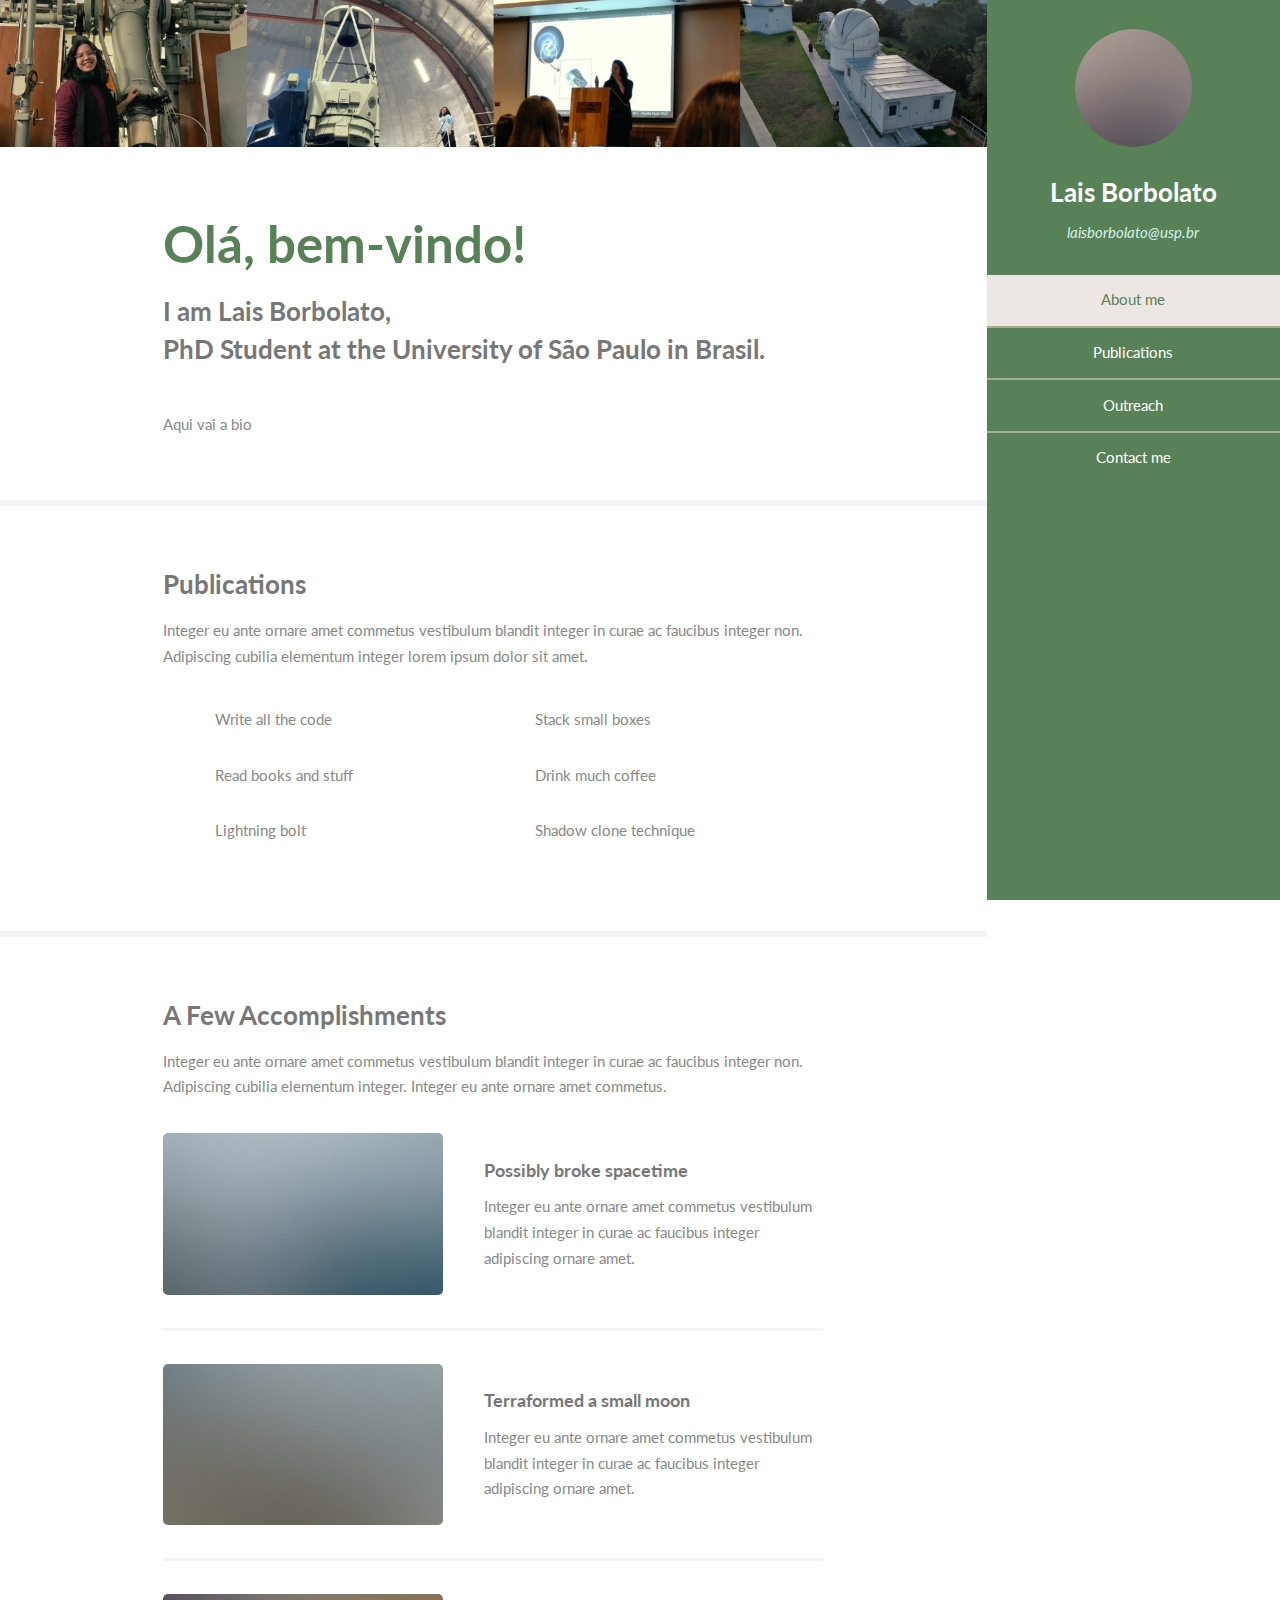
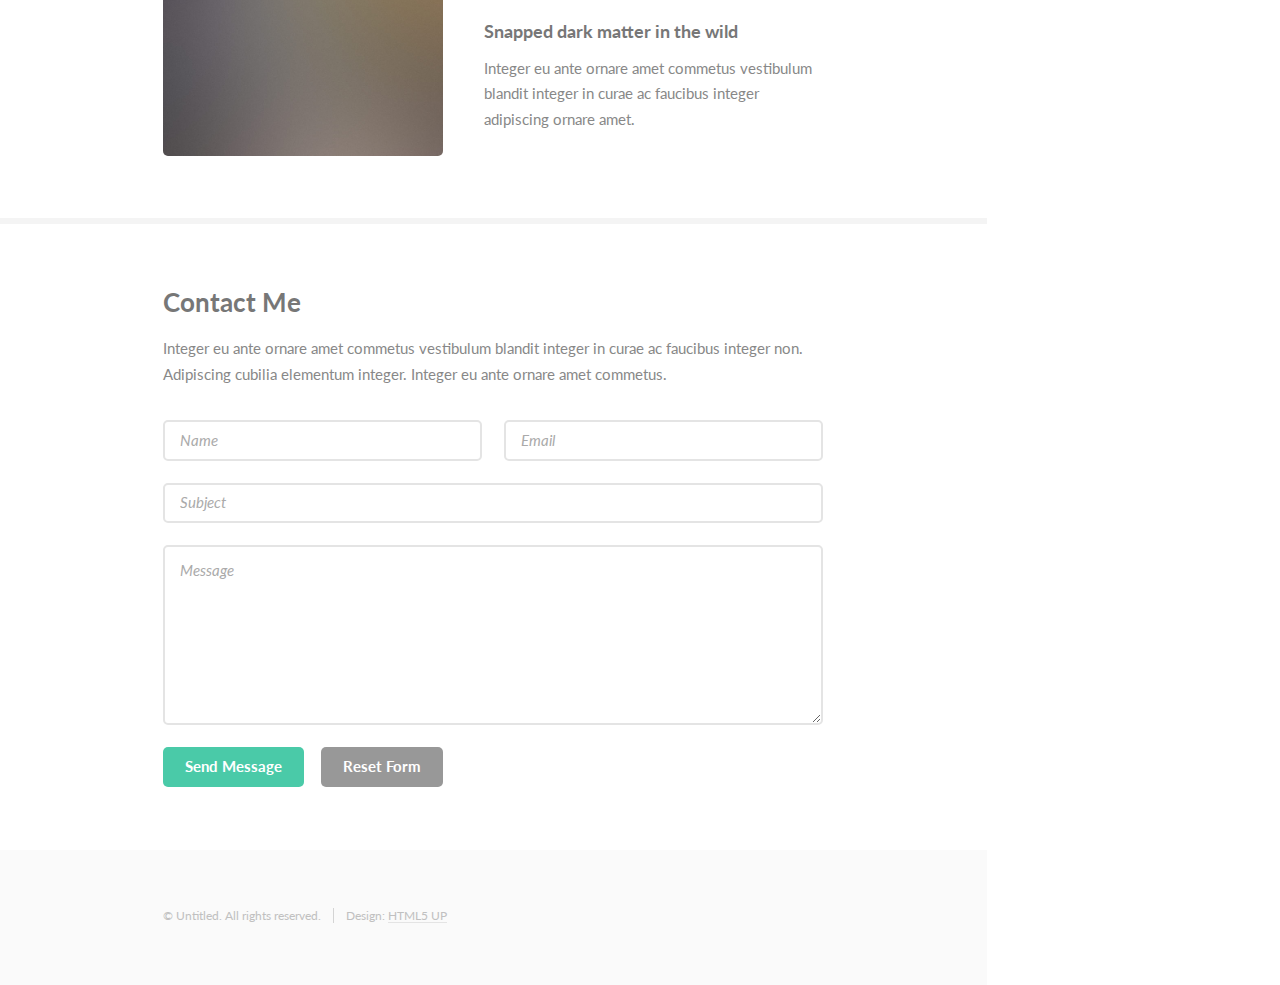
==== commit 1162103f: "Update index.html" ====
--- a/index.html
+++ b/index.html
@@ -18,7 +18,7 @@
 				<header>
 					<span class="image avatar"><img src="images/avatar.jpg" alt="" /></span>
 					<h1 id="logo"><a href="#">Lais Borbolato</a></h1>
-					<p>PhD Student </p>
+					<p>laisborbolato@usp.br</p>
 				</header>
 				<nav id="nav">
 					<ul>
@@ -48,13 +48,13 @@
 						<!-- One -->
 							<section id="one">
 								<div class="image main" data-position="center">
-									<img src="images/Colagem_2.jpeg" alt="" />
+									<img src="images/Colagem_new.jpeg" alt="" />
 								</div>
 								<div class="container">
 									<header class="major">
-										<h2>Olá (hello!)</h2>
+										<h2>Olá, bem-vindo! </h2>
 										<p>I am Lais Borbolato,<br />
-										PhD Student at Universidade de São Paulo, Brasil.</p>
+										PhD Student at the University of São Paulo in Brasil.</p>
 									</header>
 									<p>Aqui vai a bio</p>
 								</div>
--- a/assets/css/main.css
+++ b/assets/css/main.css
@@ -117,7 +117,7 @@
 
 		a:hover {
 			border-bottom-color: transparent;
-			color: #780000 !important;
+			color: #588157 !important;
 		}
 
 	strong, b {
@@ -1785,7 +1785,7 @@
 	}
 
 	header.major h2 {
-		color: #780000;
+		color: #588157; /* Muda a cor do Olá*/
 		font-size: 3.5em;
 	}
 
@@ -1848,7 +1848,7 @@
 		input[type="email"]:focus,
 		select:focus,
 		textarea:focus {
-			border-color: #780000;
+			border-color: #588157;
 		}
 
 	select {
@@ -1928,7 +1928,7 @@
 
 			input[type="checkbox"] + label:before,
 			input[type="radio"] + label:before {
-				background: #fafafa;
+				background: #df817a;
 				border-radius: 5px;
 				border: solid 2px #e4e4e4;
 				content: '';
@@ -1953,7 +1953,7 @@
 
 		input[type="checkbox"]:focus + label:before,
 		input[type="radio"]:focus + label:before {
-			border-color: #780000;
+			border-color: #588157;
 		}
 
 	input[type="checkbox"] + label:before {
@@ -2200,7 +2200,7 @@
 
 		.image.main {
 			display: block;
-			height: 20em;
+			height: 10em; /* Muda a altura da imagem principal */
 			border-radius: 0;
 		}
 
@@ -2626,14 +2626,14 @@
 			input[type="reset"].primary:hover,
 			input[type="button"].primary:hover,
 			.button.primary:hover {
-				background-color: #5ed0b1;
+				background-color: #489fb5;
 			}
 
 			input[type="submit"].primary:active,
 			input[type="reset"].primary:active,
 			input[type="button"].primary:active,
 			.button.primary:active {
-				background-color: #39c29d;
+				background-color: #588157;
 			}
 
 		input[type="submit"].disabled, input[type="submit"]:disabled,
@@ -2700,7 +2700,7 @@
 		-webkit-justify-content: space-between;
 		-ms-justify-content: space-between;
 		justify-content: space-between;
-		background: #780000;
+		background: #588157; /* Muda a cor de fundo do menu */
 		color: #df817a;
 		height: 100%;
 		overflow-y: auto;
@@ -2789,7 +2789,7 @@
 			}
 
 				#header > nav ul li {
-					border-top: solid 2px #5ccfb1;
+					border-top: solid 2px #a3b18a; /* Muda a cor da linha horizontal no menu */
 					display: block;
 					padding: 0;
 				}
@@ -2807,8 +2807,8 @@
 					}
 
 						#header > nav ul li a.active {
-							background: #fff;
-							color: #780000 !important;
+							background: #ede7e3; /* Muda a cor do item selecionado no menu */
+							color: #588157 !important; /* Muda a cor da palavra do item selecionado no menu */
 						}
 
 					#header > nav ul li:first-child {
@@ -3076,7 +3076,7 @@
 					}
 
 					#titleBar .toggle:before {
-						background: #780000;
+						background: #588157; /* Cor do icone do menu no celular */
 						color: #ffffff;
 						content: '\f0c9';
 						display: block;
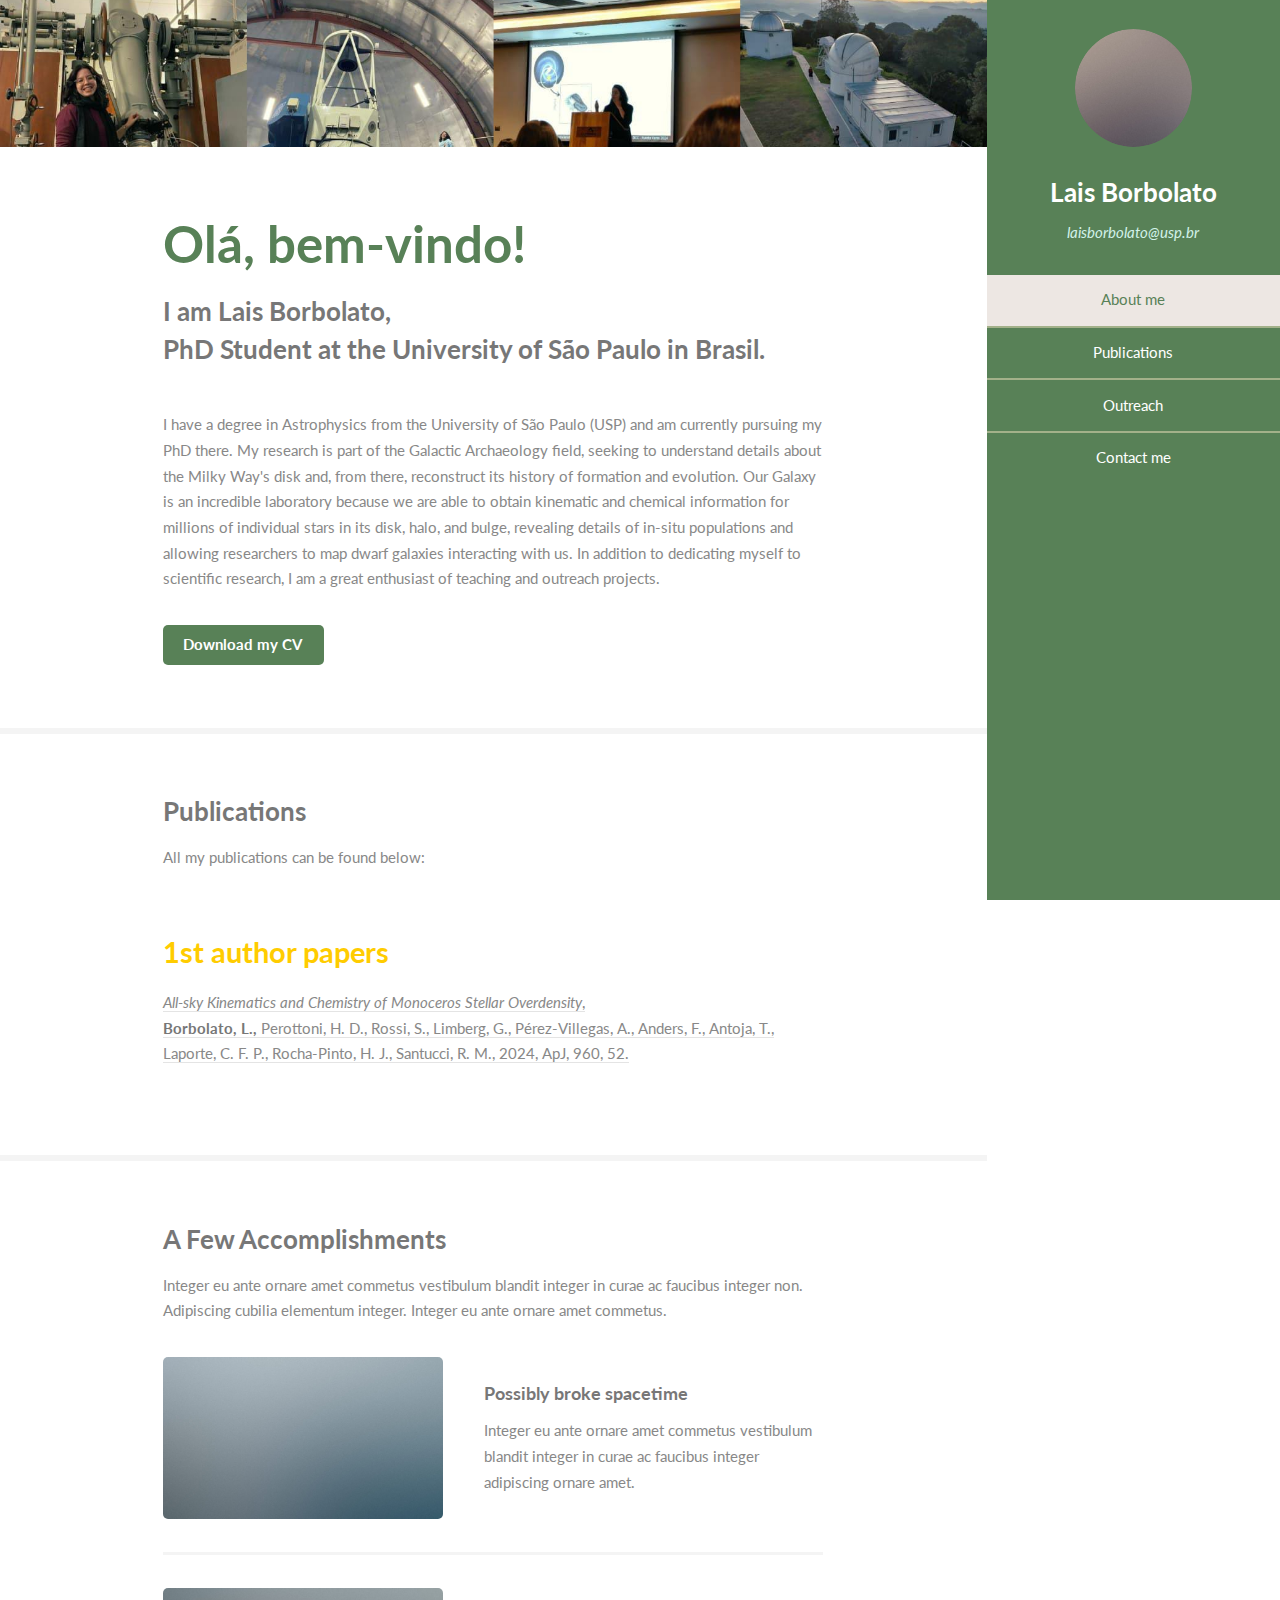
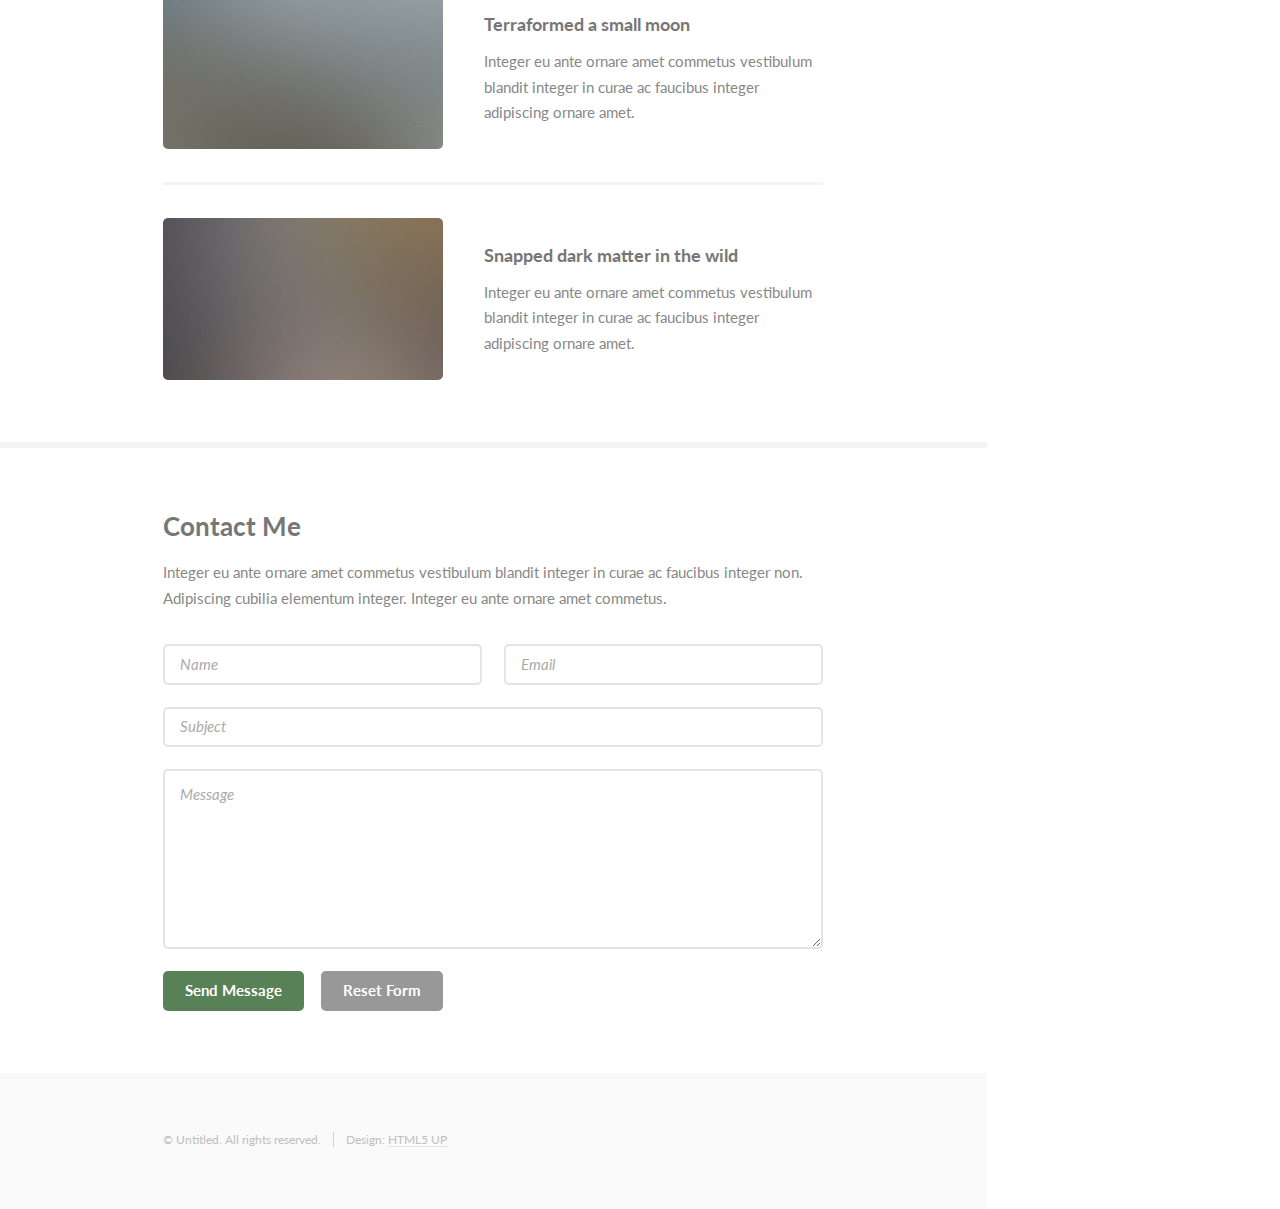
==== commit 8f61f2ff: "Update index.html" ====
--- a/index.html
+++ b/index.html
@@ -56,7 +56,8 @@
 										<p>I am Lais Borbolato,<br />
 										PhD Student at the University of São Paulo in Brasil.</p>
 									</header>
-									<p>Aqui vai a bio</p>
+									<p>I have a degree in Astrophysics from the University of São Paulo (USP) and am currently pursuing my PhD there. My research is part of the Galactic Archaeology field, seeking to understand details about the Milky Way's disk and, from there, reconstruct its history of formation and evolution. Our Galaxy is an incredible laboratory because we are able to obtain kinematic and chemical information for millions of individual stars in its disk, halo, and bulge, revealing details of in-situ populations and allowing researchers to map dwarf galaxies interacting with us. In addition to dedicating myself to scientific research, I am a great enthusiast of teaching and outreach projects.</p>
+									<p><a href="Files/CV_Lais.pdf" download" class="button primary icon solid fa-download">Download my CV</a></p>
 								</div>
 							</section>
 
@@ -64,7 +65,8 @@
 							<section id="two">
 								<div class="container">
 									<h3>Publications</h3>
-									<p>Integer eu ante ornare amet commetus vestibulum blandit integer in curae ac faucibus integer non. Adipiscing cubilia elementum integer lorem ipsum dolor sit amet.</p>
+									<p>All my publications can be found below: </p>
+									<!--
 									<ul class="feature-icons">
 										<li class="icon solid fa-code">Write all the code</li>
 										<li class="icon solid fa-cubes">Stack small boxes</li>
@@ -73,6 +75,11 @@
 										<li class="icon solid fa-bolt">Lightning bolt</li>
 										<li class="icon solid fa-users">Shadow clone technique</li>
 									</ul>
+									--> 
+									<br><be>
+			 						<h2><span style="color: #ffcc00">1st author papers</span></h2>
+			  						<a href="https://ui.adsabs.harvard.edu/abs/2024ApJ...960...52B/abstract" target="_blank"><p><em>All-sky Kinematics and Chemistry of Monoceros Stellar Overdensity</em>, <br><strong>Borbolato, L.,</strong> Perottoni, H. D., Rossi, S., Limberg, G., Pérez-Villegas, A., Anders, F., Antoja, T., Laporte, C. F. P., Rocha-Pinto, H. J., Santucci, R. M., 2024, ApJ, 960, 52.</a>
+			  						<br><br>
 								</div>
 							</section>
 
--- a/assets/css/main.css
+++ b/assets/css/main.css
@@ -2402,7 +2402,7 @@
 			}
 
 			ul.feature-icons li:before {
-				background: #4acaa8;
+				background: #588157;
 				border-radius: 100%;
 				color: #ffffff;
 				display: block;
@@ -2618,7 +2618,7 @@
 		input[type="reset"].primary,
 		input[type="button"].primary,
 		.button.primary {
-			background-color: #4acaa8;
+			background-color: #588157;
 			color: #ffffff !important;
 		}
 
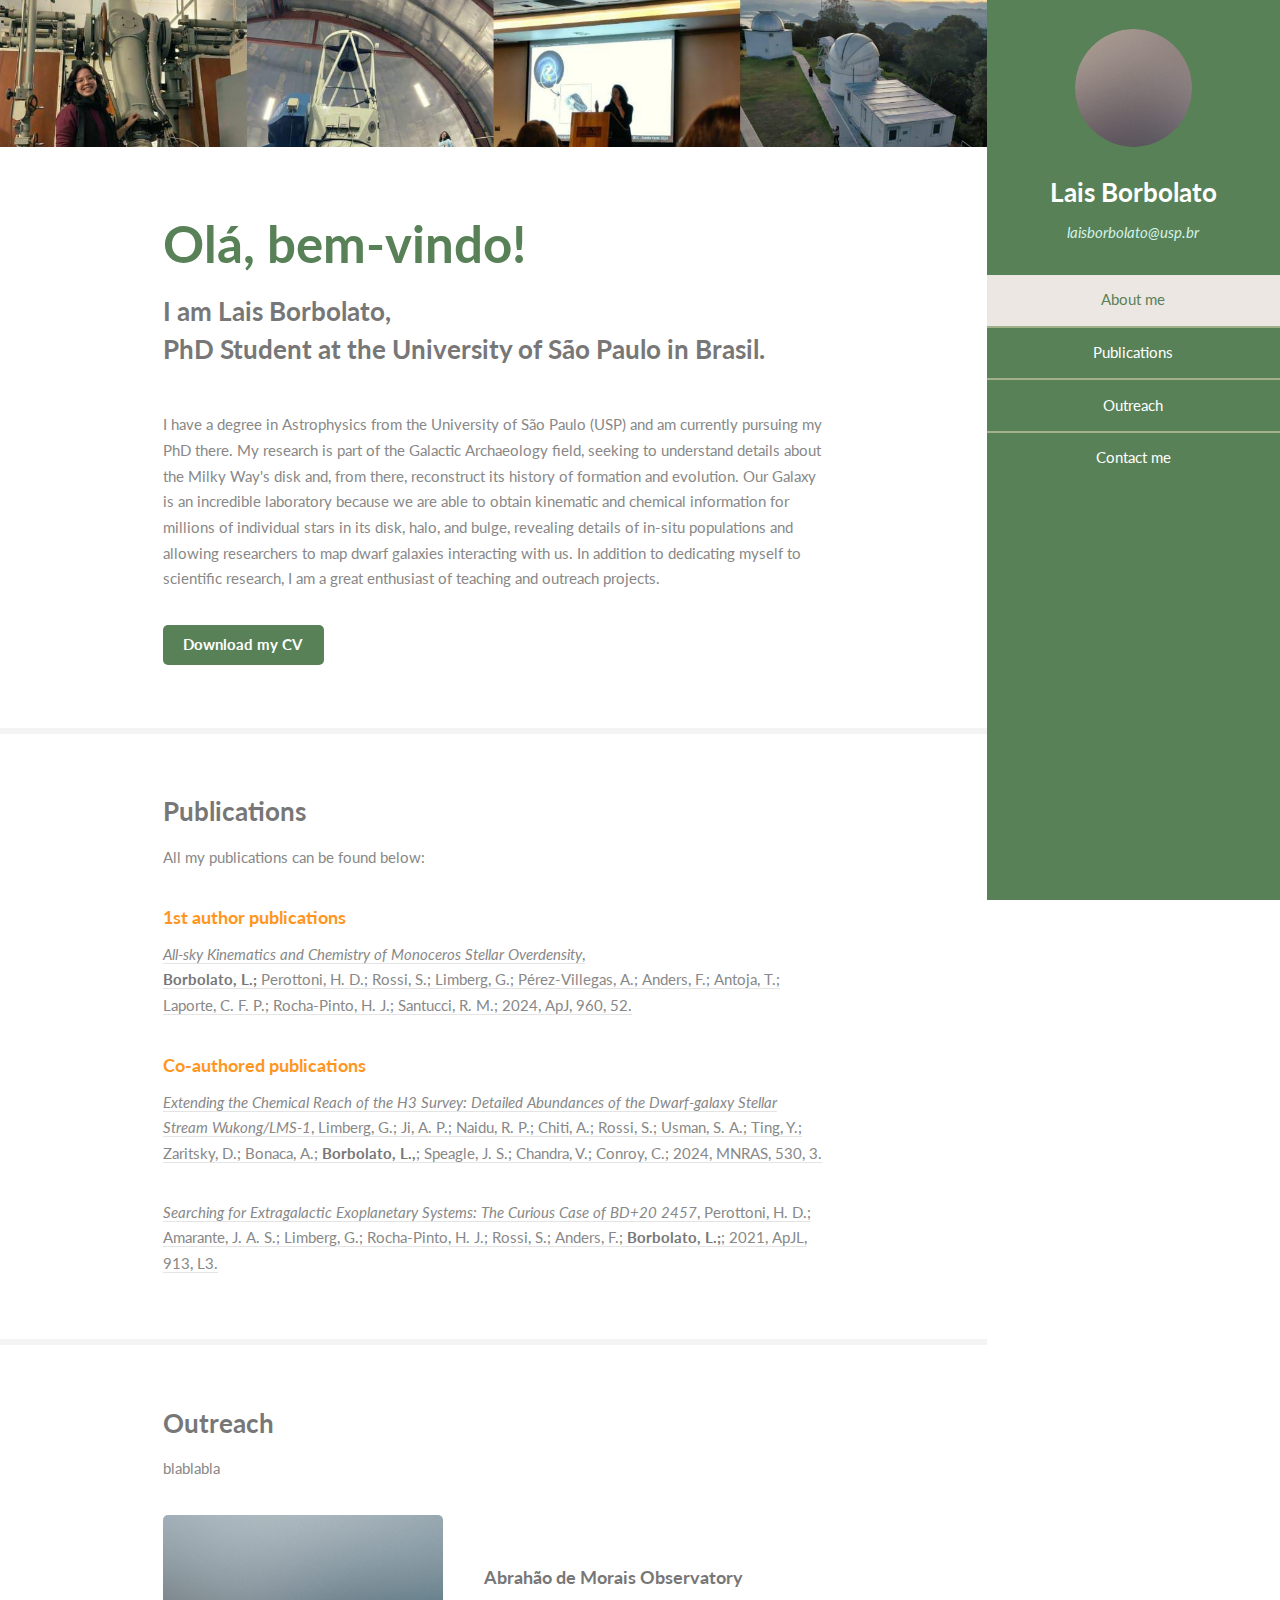
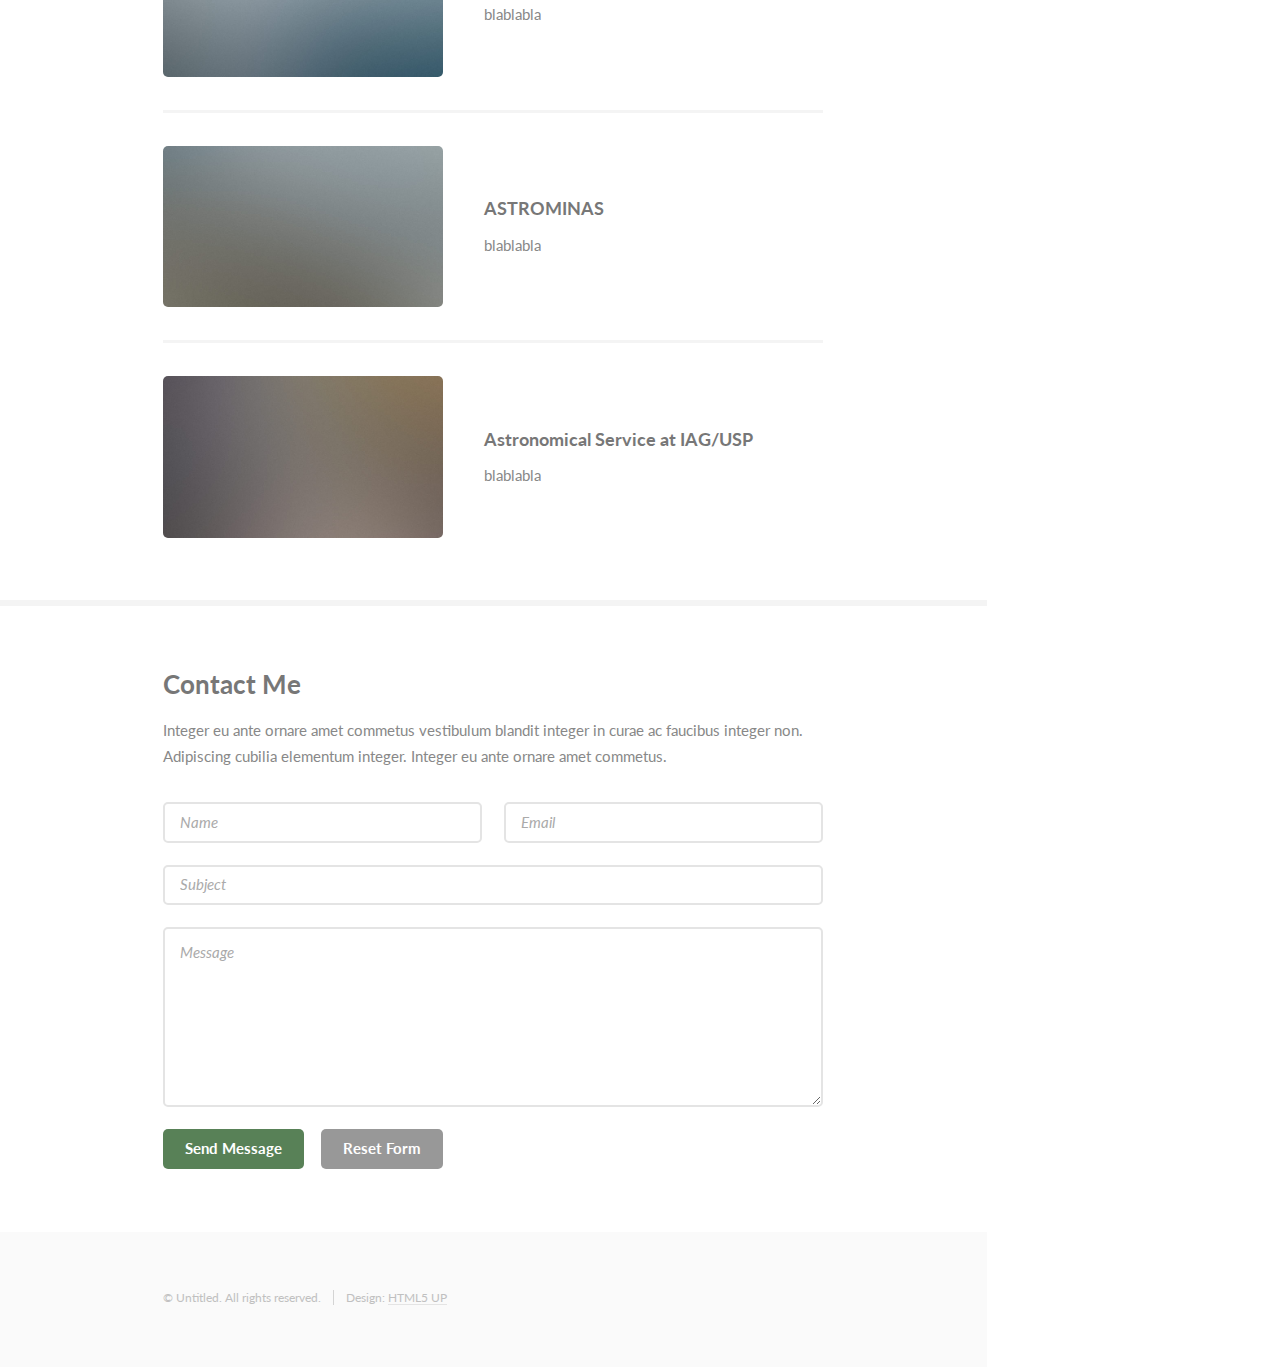
==== commit a3e138b3: "Update index.html" ====
--- a/index.html
+++ b/index.html
@@ -76,38 +76,42 @@
 										<li class="icon solid fa-users">Shadow clone technique</li>
 									</ul>
 									--> 
-									<br><be>
-			 						<h2><span style="color: #ffcc00">1st author papers</span></h2>
-			  						<a href="https://ui.adsabs.harvard.edu/abs/2024ApJ...960...52B/abstract" target="_blank"><p><em>All-sky Kinematics and Chemistry of Monoceros Stellar Overdensity</em>, <br><strong>Borbolato, L.,</strong> Perottoni, H. D., Rossi, S., Limberg, G., Pérez-Villegas, A., Anders, F., Antoja, T., Laporte, C. F. P., Rocha-Pinto, H. J., Santucci, R. M., 2024, ApJ, 960, 52.</a>
-			  						<br><br>
+			 						<h4><span style="color: #ff961f">1st author publications</span></h4>
+			  						<a href="https://ui.adsabs.harvard.edu/abs/2024ApJ...960...52B/abstract" target="_blank"><p><em>All-sky Kinematics and Chemistry of Monoceros Stellar Overdensity</em>, <br><strong>Borbolato, L.;</strong> Perottoni, H. D.; Rossi, S.; Limberg, G.; Pérez-Villegas, A.; Anders, F.; Antoja, T.; Laporte, C. F. P.; Rocha-Pinto, H. J.; Santucci, R. M.; 2024, ApJ, 960, 52.</a>
+			  						<br><be>
+									<h4><span style="color: #ff961f">Co-authored publications</span></h4>
+									<a href="https://ui.adsabs.harvard.edu/abs/2024MNRAS.530.2512L/abstract" target="_blank"><p><em>Extending the Chemical Reach of the H3 Survey: Detailed Abundances of the Dwarf-galaxy Stellar Stream Wukong/LMS-1</em>, Limberg, G.; Ji, A. P.; Naidu, R. P.; Chiti, A.; Rossi, S.; Usman, S. A.; Ting, Y.; Zaritsky, D.; Bonaca, A.; <strong>Borbolato, L.,</strong>; Speagle, J. S.; Chandra, V.; Conroy, C.; 2024, MNRAS, 530, 3.</a>
+									<be>
+									<a href="https://ui.adsabs.harvard.edu/abs/2021ApJ...913L...3P/abstract" target="_blank"><p><em>Searching for Extragalactic Exoplanetary Systems: The Curious Case of BD+20 2457</em>, Perottoni, H. D.; Amarante, J. A. S.; Limberg, G.; Rocha-Pinto, H. J.; Rossi, S.; Anders, F.; <strong>Borbolato, L.;</strong>; 2021, ApJL, 913, L3.</a>
+
 								</div>
 							</section>
 
 						<!-- Three -->
 							<section id="three">
 								<div class="container">
-									<h3>A Few Accomplishments</h3>
-									<p>Integer eu ante ornare amet commetus vestibulum blandit integer in curae ac faucibus integer non. Adipiscing cubilia elementum integer. Integer eu ante ornare amet commetus.</p>
+									<h3>Outreach</h3>
+									<p>blablabla</p>
 									<div class="features">
 										<article>
 											<a href="#" class="image"><img src="images/pic01.jpg" alt="" /></a>
 											<div class="inner">
-												<h4>Possibly broke spacetime</h4>
-												<p>Integer eu ante ornare amet commetus vestibulum blandit integer in curae ac faucibus integer adipiscing ornare amet.</p>
+												<h4>Abrahão de Morais Observatory</h4>
+												<p>blablabla</p>
 											</div>
 										</article>
 										<article>
 											<a href="#" class="image"><img src="images/pic02.jpg" alt="" /></a>
 											<div class="inner">
-												<h4>Terraformed a small moon</h4>
-												<p>Integer eu ante ornare amet commetus vestibulum blandit integer in curae ac faucibus integer adipiscing ornare amet.</p>
+												<h4>ASTROMINAS</h4>
+												<p>blablabla</p>
 											</div>
 										</article>
 										<article>
 											<a href="#" class="image"><img src="images/pic03.jpg" alt="" /></a>
 											<div class="inner">
-												<h4>Snapped dark matter in the wild</h4>
-												<p>Integer eu ante ornare amet commetus vestibulum blandit integer in curae ac faucibus integer adipiscing ornare amet.</p>
+												<h4>Astronomical Service at IAG/USP</h4>
+												<p>blablabla</p>
 											</div>
 										</article>
 									</div>
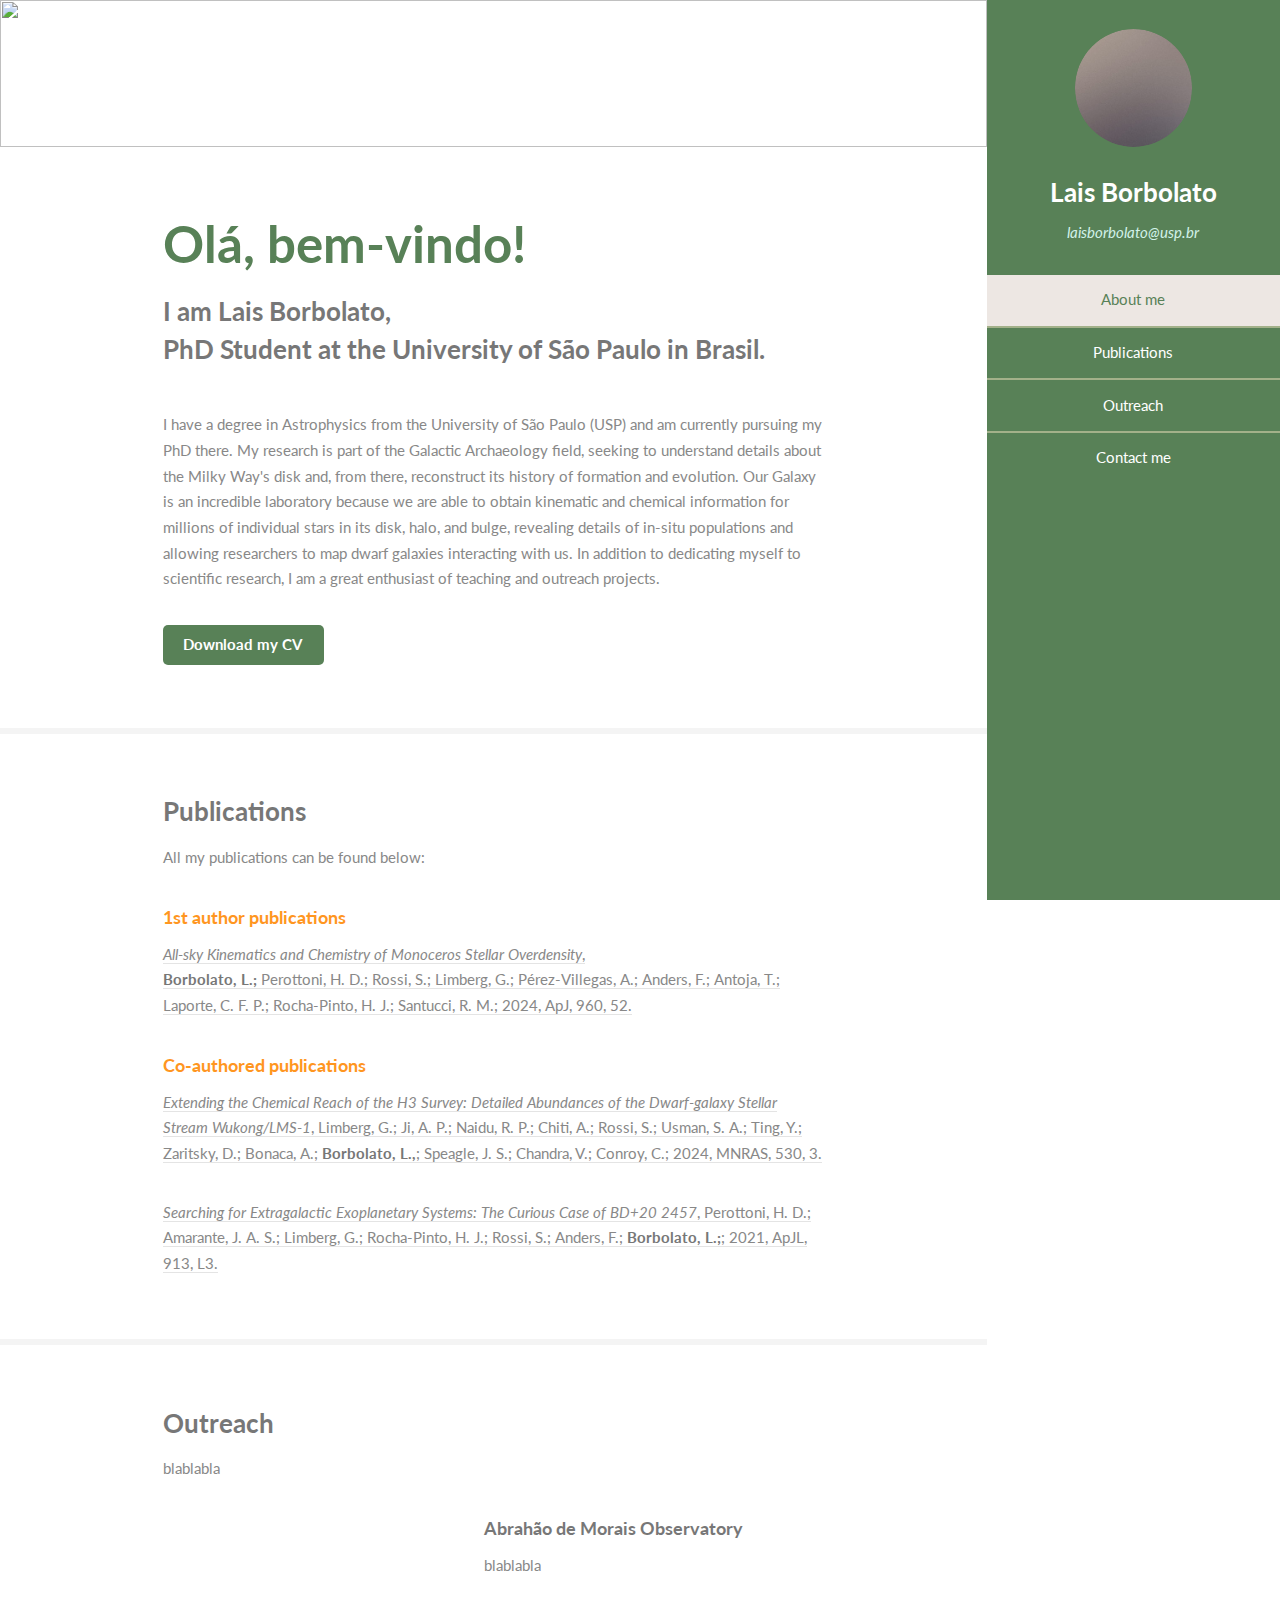
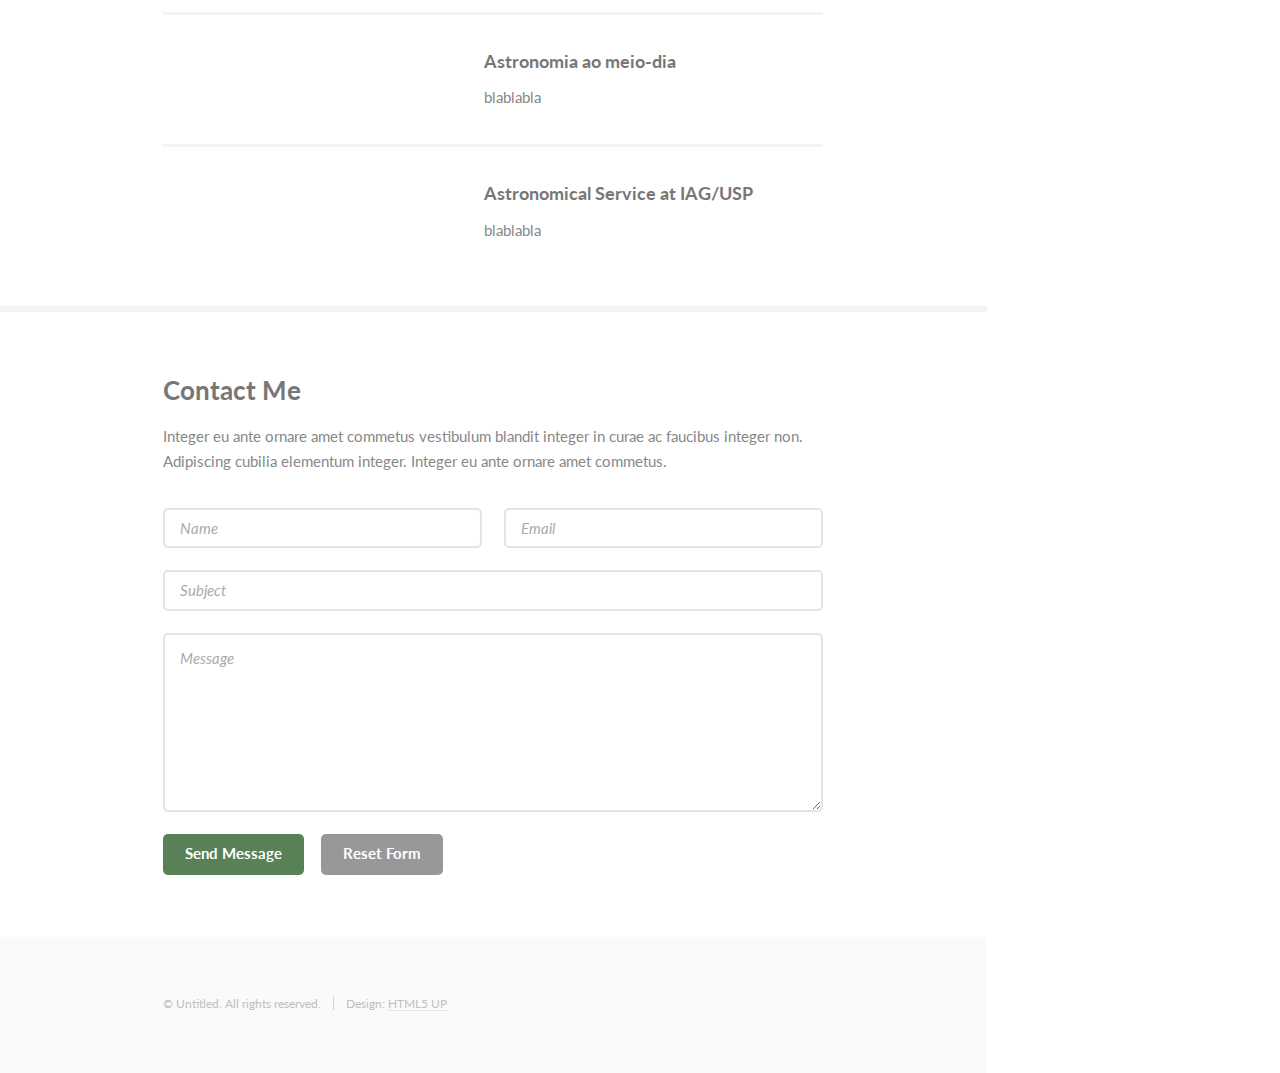
==== commit 2bbf6413: "Update index.html" ====
--- a/index.html
+++ b/index.html
@@ -48,7 +48,7 @@
 						<!-- One -->
 							<section id="one">
 								<div class="image main" data-position="center">
-									<img src="images/Colagem_new.jpeg" alt="" />
+									<img src="images/Colagem_new_3.jpeg" alt="" />
 								</div>
 								<div class="container">
 									<header class="major">
@@ -94,21 +94,21 @@
 									<p>blablabla</p>
 									<div class="features">
 										<article>
-											<a href="#" class="image"><img src="images/pic01.jpg" alt="" /></a>
+											<a href="#" class="image"><img src="images/LaisnoOAM.jpg" alt="" /></a>
 											<div class="inner">
 												<h4>Abrahão de Morais Observatory</h4>
 												<p>blablabla</p>
 											</div>
 										</article>
 										<article>
-											<a href="#" class="image"><img src="images/pic02.jpg" alt="" /></a>
+											<a href="#" class="image"><img src="images/AstroMeioDia.jpg" alt="" /></a>
 											<div class="inner">
-												<h4>ASTROMINAS</h4>
+												<h4>Astronomia ao meio-dia</h4>
 												<p>blablabla</p>
 											</div>
 										</article>
 										<article>
-											<a href="#" class="image"><img src="images/pic03.jpg" alt="" /></a>
+											<a href="#" class="image"><img src="images/Atendimento.jpg" alt="" /></a>
 											<div class="inner">
 												<h4>Astronomical Service at IAG/USP</h4>
 												<p>blablabla</p>
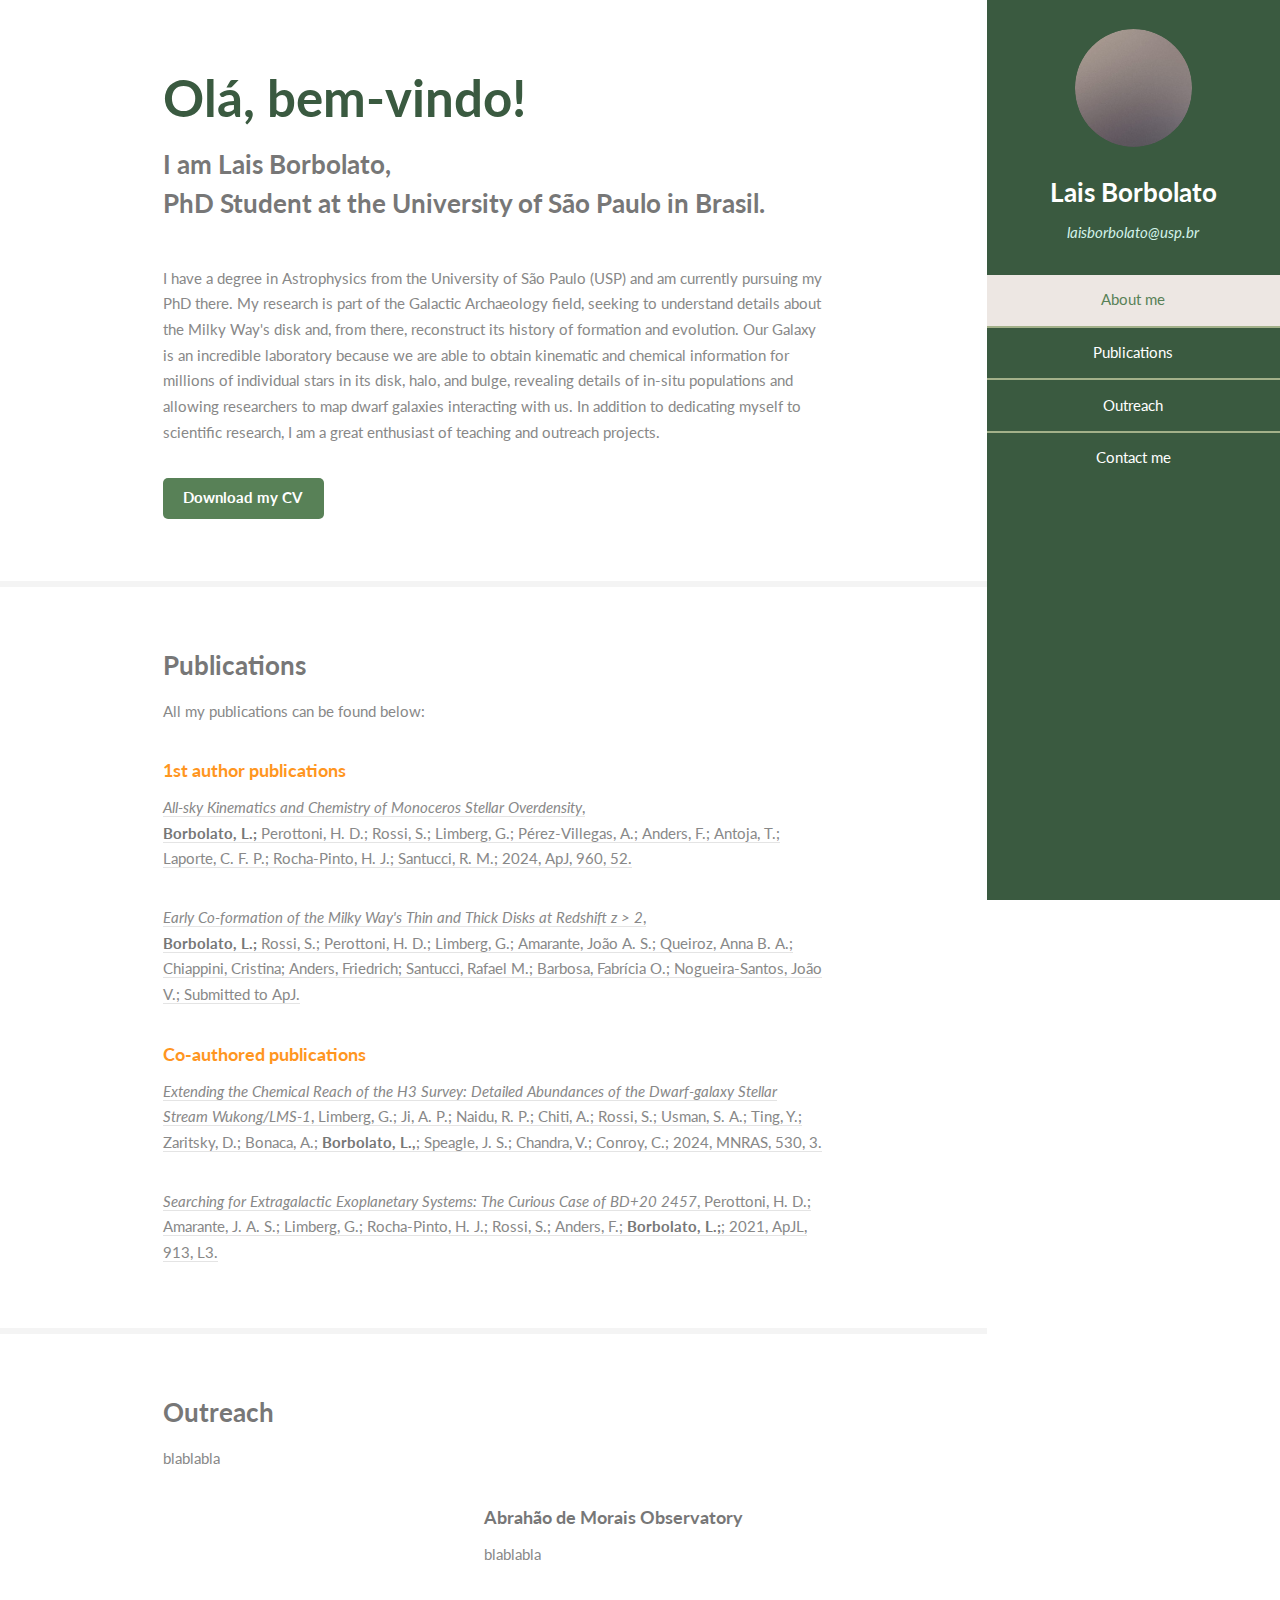
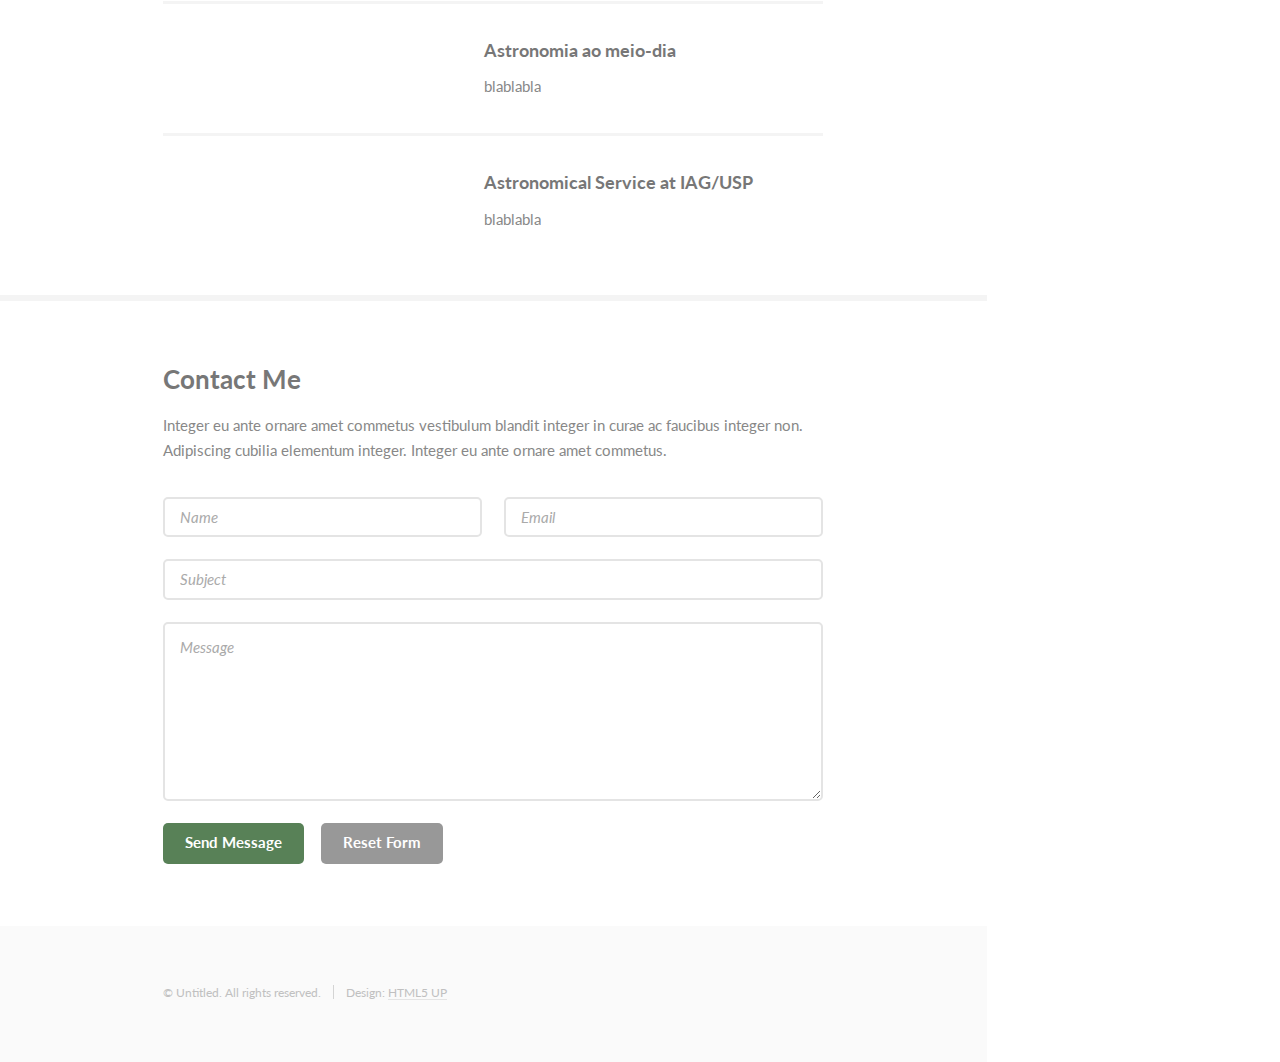
==== commit 3600ccb3: "Update index.html" ====
--- a/index.html
+++ b/index.html
@@ -78,10 +78,12 @@
 									--> 
 			 						<h4><span style="color: #ff961f">1st author publications</span></h4>
 			  						<a href="https://ui.adsabs.harvard.edu/abs/2024ApJ...960...52B/abstract" target="_blank"><p><em>All-sky Kinematics and Chemistry of Monoceros Stellar Overdensity</em>, <br><strong>Borbolato, L.;</strong> Perottoni, H. D.; Rossi, S.; Limberg, G.; Pérez-Villegas, A.; Anders, F.; Antoja, T.; Laporte, C. F. P.; Rocha-Pinto, H. J.; Santucci, R. M.; 2024, ApJ, 960, 52.</a>
+									<be> 
+									<a href="https://ui.adsabs.harvard.edu/abs/2025arXiv250400135B/abstract" target="_blank"><p><em>Early Co-formation of the Milky Way's Thin and Thick Disks at Redshift z > 2</em>, <br><strong>Borbolato, L.;</strong> Rossi, S.; Perottoni, H. D.; Limberg, G.; Amarante, João A. S.; Queiroz, Anna B. A.; Chiappini, Cristina; Anders, Friedrich; Santucci, Rafael M.; Barbosa, Fabrícia O.; Nogueira-Santos, João V.; Submitted to ApJ.</a>
 			  						<br><be>
 									<h4><span style="color: #ff961f">Co-authored publications</span></h4>
 									<a href="https://ui.adsabs.harvard.edu/abs/2024MNRAS.530.2512L/abstract" target="_blank"><p><em>Extending the Chemical Reach of the H3 Survey: Detailed Abundances of the Dwarf-galaxy Stellar Stream Wukong/LMS-1</em>, Limberg, G.; Ji, A. P.; Naidu, R. P.; Chiti, A.; Rossi, S.; Usman, S. A.; Ting, Y.; Zaritsky, D.; Bonaca, A.; <strong>Borbolato, L.,</strong>; Speagle, J. S.; Chandra, V.; Conroy, C.; 2024, MNRAS, 530, 3.</a>
-									<be>
+									<be> 
 									<a href="https://ui.adsabs.harvard.edu/abs/2021ApJ...913L...3P/abstract" target="_blank"><p><em>Searching for Extragalactic Exoplanetary Systems: The Curious Case of BD+20 2457</em>, Perottoni, H. D.; Amarante, J. A. S.; Limberg, G.; Rocha-Pinto, H. J.; Rossi, S.; Anders, F.; <strong>Borbolato, L.;</strong>; 2021, ApJL, 913, L3.</a>
 
 								</div>
--- a/assets/css/main.css
+++ b/assets/css/main.css
@@ -1785,7 +1785,7 @@
 	}
 
 	header.major h2 {
-		color: #588157; /* Muda a cor do Olá*/
+		color: #3a5a40; /* Muda a cor do Olá*/
 		font-size: 3.5em;
 	}
 
@@ -2200,7 +2200,7 @@
 
 		.image.main {
 			display: block;
-			height: 10em; /* Muda a altura da imagem principal */
+			height: 0em; /* 10em Muda a altura da imagem principal */
 			border-radius: 0;
 		}
 
@@ -2700,7 +2700,7 @@
 		-webkit-justify-content: space-between;
 		-ms-justify-content: space-between;
 		justify-content: space-between;
-		background: #588157; /* Muda a cor de fundo do menu */
+		background: #3a5a40; /* Muda a cor de fundo do menu */
 		color: #df817a;
 		height: 100%;
 		overflow-y: auto;
